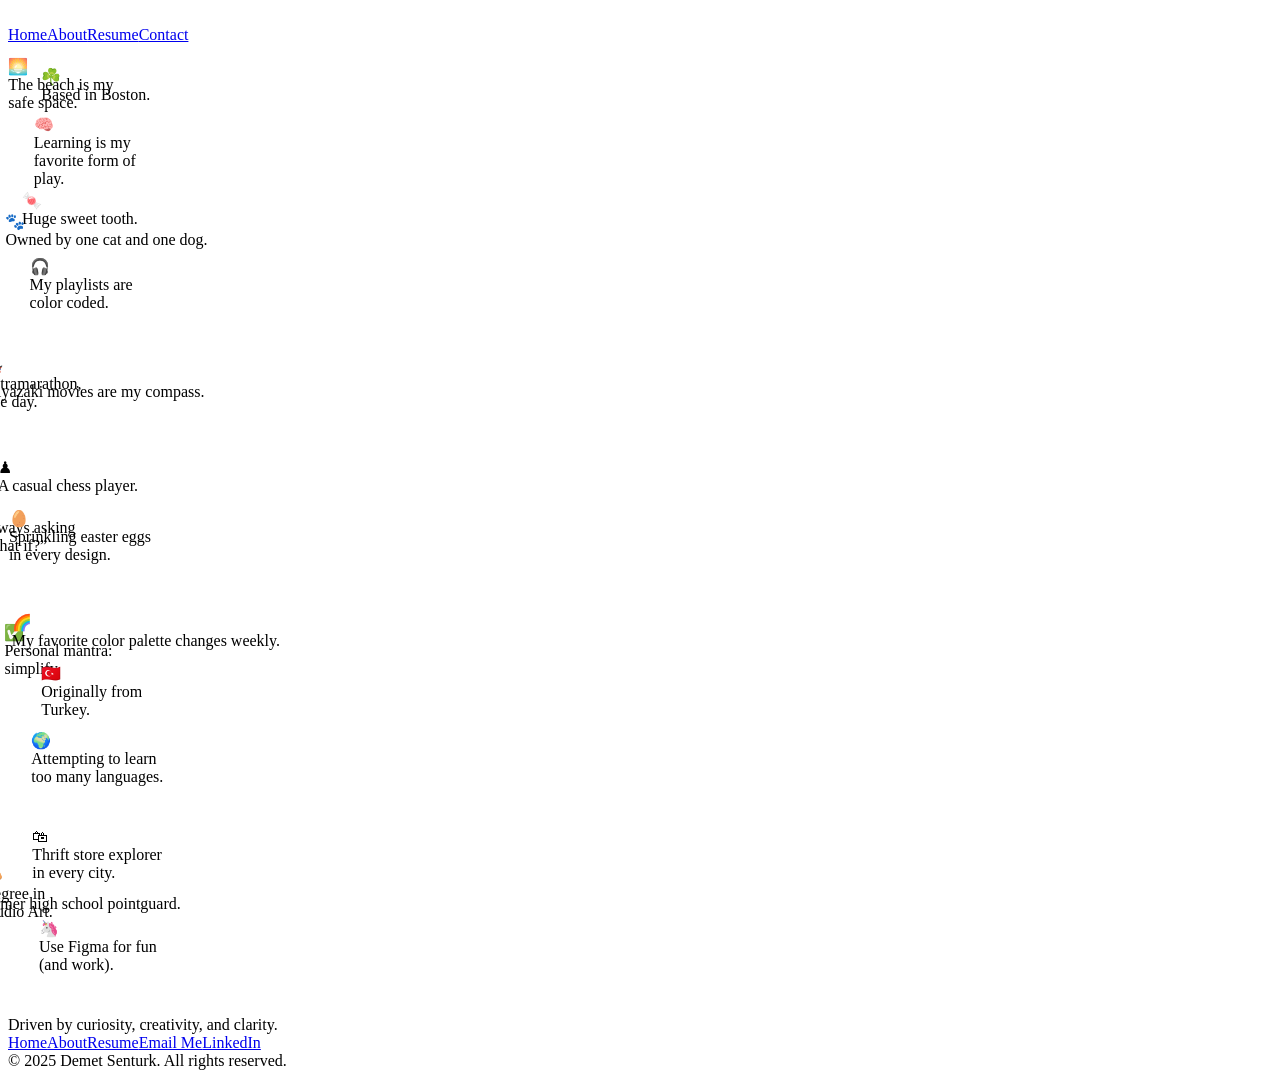
==== about.html @ 8dcced41 "Rename About page" ====
<!DOCTYPE html><!-- Last Published: Wed Aug 19 2026 21:52:26 GMT+0000 (Coordinated Universal Time) --><html data-wf-domain="www.demetsenturk.com" data-wf-page="68fb7cc52690d8c2371879bb" data-wf-site="66b943aa4126ee57e239d4a1"><head><meta charset="utf-8"/><link href="https://cdn.prod.website-files.com" rel="preconnect" crossorigin="anonymous"/><title>About</title><meta content="About" property="og:title"/><meta content="About" name="twitter:title"/><meta content="width=device-width, initial-scale=1" name="viewport"/><link href="https://cdn.prod.website-files.com/66b943aa4126ee57e239d4a1/css/demets-portfolio.webflow.shared.ddf93c09e.css" rel="stylesheet" type="text/css" integrity="sha384-3fk8Ce6UWEafJBMLkoInh1G9GXRKVi+tCqeckOFHGw0lxrvxKEciZpZtups+Lj/d" crossorigin="anonymous"/><link href="https://fonts.googleapis.com" rel="preconnect"/><link href="https://fonts.gstatic.com" rel="preconnect" crossorigin="anonymous"/><script src="https://ajax.googleapis.com/ajax/libs/webfont/1.6.26/webfont.js" type="text/javascript"></script><script type="text/javascript">WebFont.load({  google: {    families: ["Inter:300,400,500,600,700","Poppins:300,400,500,600,700"]  }});</script><script type="text/javascript">!function(o,c){var n=c.documentElement,t=" w-mod-";n.className+=t+"js",("ontouchstart"in o||o.DocumentTouch&&c instanceof DocumentTouch)&&(n.className+=t+"touch")}(window,document);</script><link href="https://cdn.prod.website-files.com/66b943aa4126ee57e239d4a1/68338636b5f30f1555f22169_favicon.svg" rel="shortcut icon" type="image/x-icon"/><link href="https://cdn.prod.website-files.com/66b943aa4126ee57e239d4a1/68482ac55f8d980998641155_webclip.svg" rel="apple-touch-icon"/><style>
.bubbles-wrapper {
  position: relative !important;
  overflow: hidden;
}

.bubbles-wrapper .bubble {
  position: absolute !important;
  top: 0;
  left: 0;
  will-change: transform, top, left;
}
</style>
</head><body><div data-animation="default" data-collapse="medium" data-duration="400" data-easing="ease" data-easing2="ease" role="banner" class="navbar w-nav"><div class="container navbar w-container"><a href="index.html" class="brand w-nav-brand"><img src="https://cdn.prod.website-files.com/66b943aa4126ee57e239d4a1/6831bd3e1b9b50ca9cbf24c8_logo.svg" loading="lazy" width="184" alt="" class="image-8"/></a><nav role="navigation" class="nav-menu w-nav-menu"><a href="index.html" class="nav-link w-nav-link">Home</a><a href="about.html" aria-current="page" class="nav-link w-nav-link w--current">About</a><a href="https://cdn.prod.website-files.com/66b943aa4126ee57e239d4a1/68d553a8bcdb8ab0337ce8e2_DS%20Sept%20Resume%20(1).pdf" data-w-id="90046d95-818b-fc50-2798-cec4e68c316b" target="_blank" class="nav-link w-nav-link">Resume</a><a href="mailto:uxdemet@gmail.com" class="nav-link w-nav-link">Contact</a></nav><div class="menu-button w-nav-button"><div class="icon w-icon-nav-menu"></div></div></div></div><section class="section about-me"><div class="div-block"><div class="bubble"><div class="heading">☘️</div><div class="paragraph bubble-text">Based in Boston.</div></div><div class="bubble"><div class="heading">🌅</div><div class="paragraph bubble-text">The beach is my <br/>safe space.</div></div><div class="bubble"><div class="heading">🧠</div><div class="paragraph bubble-text">Learning is my <br/>favorite form of <br/>play.</div></div><div class="bubble"><div class="heading">🍬</div><div class="paragraph bubble-text">Huge sweet tooth.</div></div><div class="bubble"><div class="heading">🐾</div><div class="paragraph bubble-text">Owned by one cat and one dog.</div></div><div class="bubble"><div class="heading">🎧</div><div class="paragraph bubble-text">My playlists are <br/>color coded.</div></div><div class="bubble"><div class="heading">⛩️</div><div class="paragraph bubble-text">Miyazaki movies are my compass.</div></div><div class="bubble"><div class="heading">🏃</div><div class="paragraph bubble-text">Ultramarathon, <br/>one day.</div></div><div class="bubble"><div class="heading">♟</div><div class="paragraph bubble-text">A casual chess player.</div></div><div class="bubble"><img src="https://cdn.prod.website-files.com/66b943aa4126ee57e239d4a1/690245096a8bb46b7d66bb56_d4145c67016bc2e36351b5bff9709d51-sticker%20copy.png" loading="lazy" alt="" class="image-13"/></div><div class="bubble"><div class="heading">💡</div><div class="paragraph bubble-text">Always asking <br/>“what if?”</div></div><div class="bubble"><div class="heading">🥚</div><div class="paragraph bubble-text">Sprinkling easter eggs <br/>in every design.</div></div><div class="bubble"><div class="heading">✅</div><div class="paragraph bubble-text">Personal mantra: <br/>simplify.</div></div><div class="bubble"><div class="heading">🌈</div><div class="paragraph bubble-text">My favorite color palette changes weekly.</div></div><div class="bubble"><div class="heading">🇹🇷</div><div class="paragraph bubble-text">Originally from <br/>Turkey.</div></div><div class="bubble"><div class="heading">🌍</div><div class="paragraph bubble-text">Attempting to learn <br/>too many languages.</div></div><div class="bubble"><div class="heading">🛍</div><div class="paragraph bubble-text">Thrift store explorer <br/>in every city.</div></div><div class="bubble"><div class="heading">🏀</div><div class="paragraph bubble-text">Former high school pointguard.</div></div><div class="bubble"><div class="heading">🎨</div><div class="paragraph bubble-text">Degree in <br/>Studio Art.</div></div><div class="bubble"><div class="heading">🦄</div><div class="paragraph bubble-text">Use Figma for fun <br/>(and work).</div></div></div></section><section class="footer"><div class="w-layout-blockcontainer container w-container"><div class="w-layout-blockcontainer footer-container w-container"><div class="w-layout-blockcontainer blurb w-container"><img src="https://cdn.prod.website-files.com/66b943aa4126ee57e239d4a1/66be5fd8cb3d9194c274fd57_DEMET%20S%CC%A7ENTU%CC%88RK.svg" loading="lazy" alt="" class="image-2"/></div></div><div class="text-block-6">Driven by curiosity, creativity, and clarity.</div><div class="w-layout-blockcontainer all-rights-reserved-container w-container"><div class="w-layout-blockcontainer link-container w-container"><a href="index.html" class="footer-link">Home</a><a href="about.html" aria-current="page" class="footer-link w--current">About</a><a href="https://drive.google.com/file/d/1F6TLCjB-dOoDtXdV5XCMhqWifZvKCyQM/view" class="footer-link">Resume</a><a href="mailto:larsenturk@gmail.com" class="footer-link">Email Me</a><a href="https://www.linkedin.com/in/demetsentvrk/" target="_blank" class="footer-link">LinkedIn</a></div><div class="text-block-2">© 2025 Demet Senturk. All rights reserved.</div></div></div></section><script src="https://d3e54v103j8qbb.cloudfront.net/js/jquery-3.5.1.min.dc5e7f18c8.js?site=66b943aa4126ee57e239d4a1" type="text/javascript" integrity="sha256-9/aliU8dGd2tb6OSsuzixeV4y/faTqgFtohetphbbj0=" crossorigin="anonymous"></script><script src="https://cdn.prod.website-files.com/66b943aa4126ee57e239d4a1/js/webflow.schunk.36b8fb49256177c8.js" type="text/javascript" integrity="sha384-4abIlA5/v7XaW1HMXKBgnUuhnjBYJ/Z9C1OSg4OhmVw9O3QeHJ/qJqFBERCDPv7G" crossorigin="anonymous"></script><script src="https://cdn.prod.website-files.com/66b943aa4126ee57e239d4a1/js/webflow.schunk.43666a3033c4217a.js" type="text/javascript" integrity="sha384-5JCW52ASTevCslVIBDC1yMYu48RFBLFesk4WtMGursEkdeoHSE8wnVepJNi3j7om" crossorigin="anonymous"></script><script src="https://cdn.prod.website-files.com/66b943aa4126ee57e239d4a1/js/webflow.4ac485bf.9589ea8fd062a46a.js" type="text/javascript" integrity="sha384-8wDLzqZ4f9osY8WRPOQ1OLV5rz3qVqtoOwT5nn+9OqPQZmNUC/AF/cuGgaIOslzx" crossorigin="anonymous"></script><script>
document.addEventListener("DOMContentLoaded", () => {
  const bubbles = document.querySelectorAll(".bubble");
  const positions = new Map();

  bubbles.forEach((bubble) => {
    const speed = 0.1 + Math.random() * 0.15; // slower = smoother
    const maxX = 25 + Math.random() * 25;
    const maxY = 20 + Math.random() * 20;
    let angle = Math.random() * Math.PI * 2;

    positions.set(bubble, {x: 0, y: 0, offsetX: 0, offsetY: 0});

    function float() {
      angle += 0.01 * speed;
      const baseX = Math.sin(angle) * maxX;
      const baseY = Math.cos(angle) * maxY;

      const pos = positions.get(bubble);

      // Smoothly interpolate offset (for cursor repulsion easing)
      pos.x += (pos.offsetX - pos.x) * 0.05;
      pos.y += (pos.offsetY - pos.y) * 0.05;

      bubble.style.transform = `translate(${baseX + pos.x}px, ${baseY + pos.y}px)`;
      requestAnimationFrame(float);
    }
    float();
  });

  // 🖱️ Cursor avoidance with soft easing
  document.addEventListener('mousemove', (e) => {
    bubbles.forEach(bubble => {
      const rect = bubble.getBoundingClientRect();
      const dx = e.clientX - (rect.left + rect.width / 2);
      const dy = e.clientY - (rect.top + rect.height / 2);
      const distance = Math.sqrt(dx * dx + dy * dy);
      const pos = positions.get(bubble);

      if (distance < 150) {
        const angle = Math.atan2(dy, dx);
        const force = (200 - distance) / 4; // stronger push when closer
        pos.offsetX = -Math.cos(angle) * force;
        pos.offsetY = -Math.sin(angle) * force;
      } else {
        // Smoothly return to center
        pos.offsetX *= 0.95;
        pos.offsetY *= 0.95;
      }
    });
  });
});
</script>
</body></html>
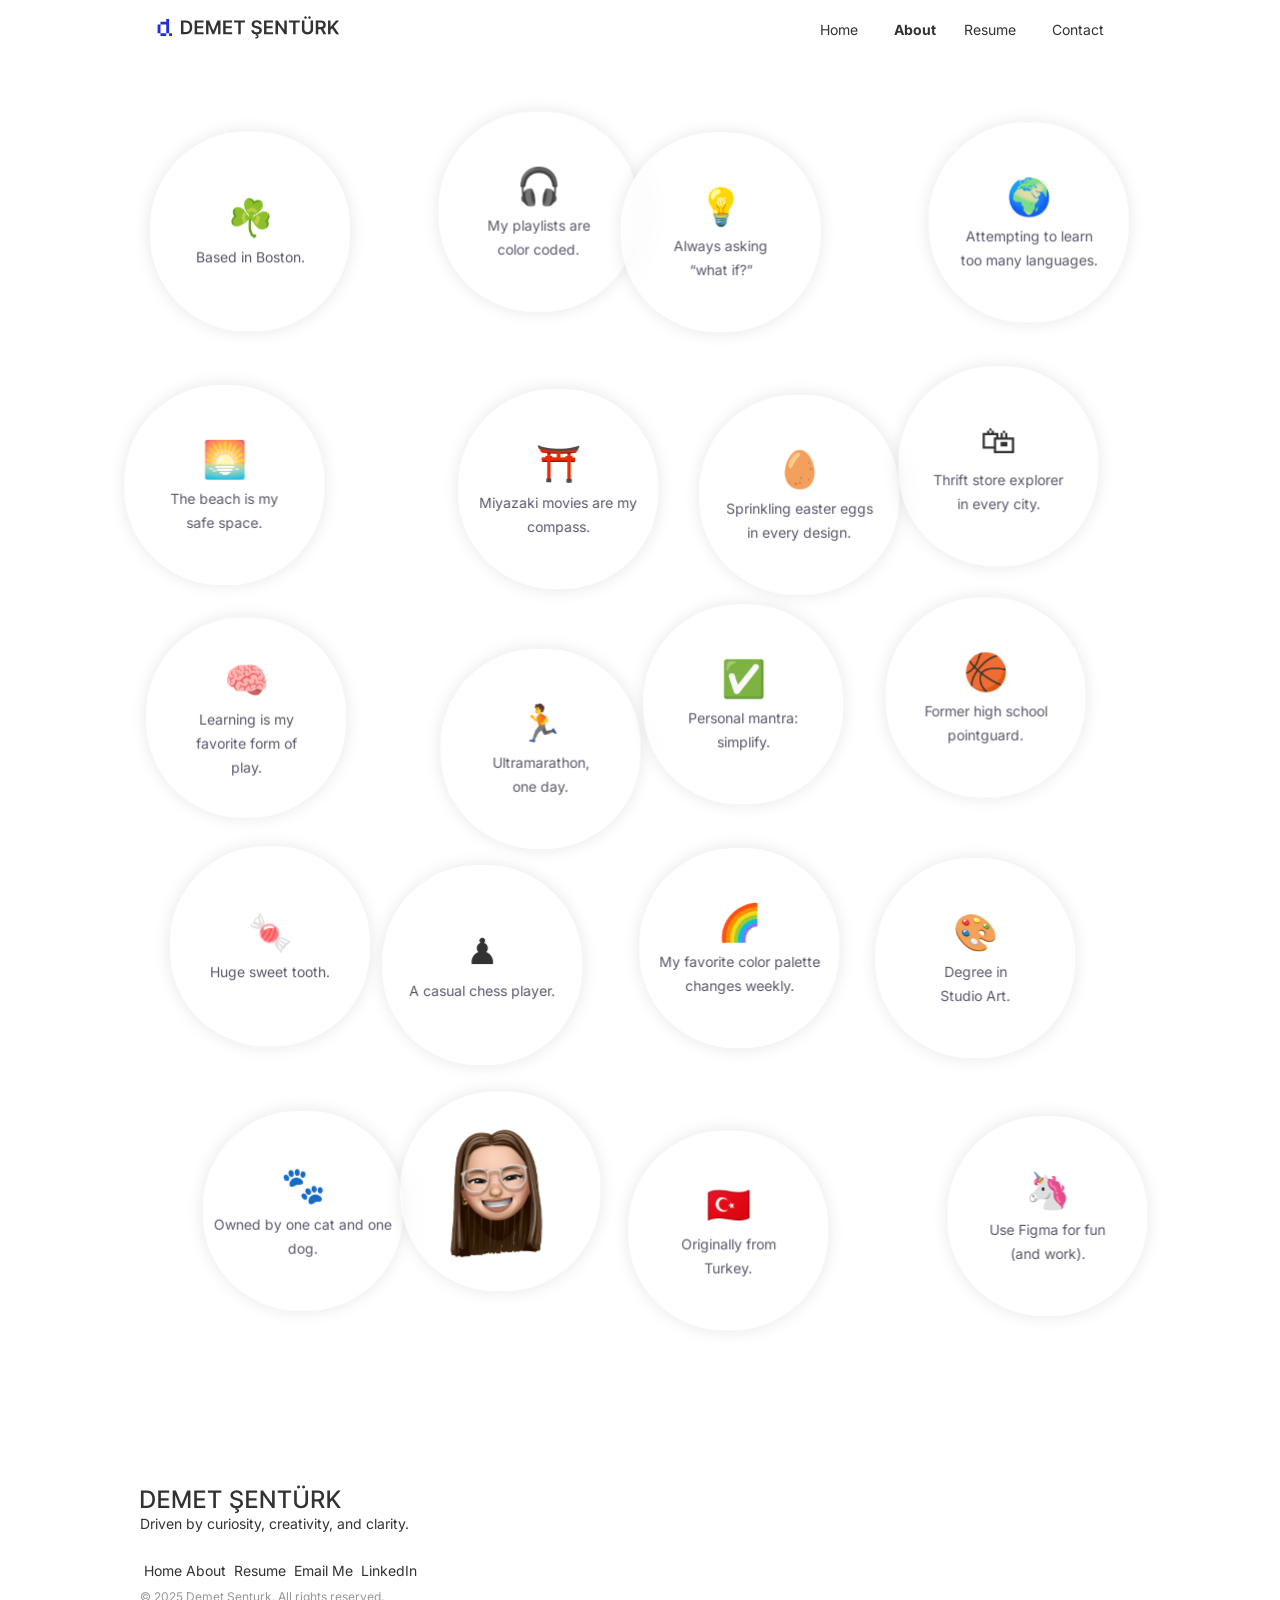
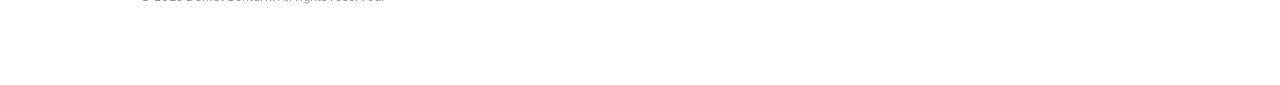
==== commit 1f660cac: "Store portfolio assets in repository" ====
--- a/about.html
+++ b/about.html
@@ -1,4 +1,4 @@
-<!DOCTYPE html><!-- Last Published: Wed Aug 19 2026 21:52:26 GMT+0000 (Coordinated Universal Time) --><html data-wf-domain="www.demetsenturk.com" data-wf-page="68fb7cc52690d8c2371879bb" data-wf-site="66b943aa4126ee57e239d4a1"><head><meta charset="utf-8"/><link href="https://cdn.prod.website-files.com" rel="preconnect" crossorigin="anonymous"/><title>About</title><meta content="About" property="og:title"/><meta content="About" name="twitter:title"/><meta content="width=device-width, initial-scale=1" name="viewport"/><link href="https://cdn.prod.website-files.com/66b943aa4126ee57e239d4a1/css/demets-portfolio.webflow.shared.ddf93c09e.css" rel="stylesheet" type="text/css" integrity="sha384-3fk8Ce6UWEafJBMLkoInh1G9GXRKVi+tCqeckOFHGw0lxrvxKEciZpZtups+Lj/d" crossorigin="anonymous"/><link href="https://fonts.googleapis.com" rel="preconnect"/><link href="https://fonts.gstatic.com" rel="preconnect" crossorigin="anonymous"/><script src="https://ajax.googleapis.com/ajax/libs/webfont/1.6.26/webfont.js" type="text/javascript"></script><script type="text/javascript">WebFont.load({  google: {    families: ["Inter:300,400,500,600,700","Poppins:300,400,500,600,700"]  }});</script><script type="text/javascript">!function(o,c){var n=c.documentElement,t=" w-mod-";n.className+=t+"js",("ontouchstart"in o||o.DocumentTouch&&c instanceof DocumentTouch)&&(n.className+=t+"touch")}(window,document);</script><link href="https://cdn.prod.website-files.com/66b943aa4126ee57e239d4a1/68338636b5f30f1555f22169_favicon.svg" rel="shortcut icon" type="image/x-icon"/><link href="https://cdn.prod.website-files.com/66b943aa4126ee57e239d4a1/68482ac55f8d980998641155_webclip.svg" rel="apple-touch-icon"/><style>
+<!DOCTYPE html><!-- Last Published: Wed Aug 19 2026 21:52:26 GMT+0000 (Coordinated Universal Time) --><html data-wf-domain="www.demetsenturk.com" data-wf-page="68fb7cc52690d8c2371879bb" data-wf-site="66b943aa4126ee57e239d4a1"><head><meta charset="utf-8"/><title>About</title><meta content="About" property="og:title"/><meta content="About" name="twitter:title"/><meta content="width=device-width, initial-scale=1" name="viewport"/><link href="assets/webflow/81070a9b6ba3-demets-portfolio.webflow.shared.ddf93c09e.css" rel="stylesheet" type="text/css" integrity="sha384-3fk8Ce6UWEafJBMLkoInh1G9GXRKVi+tCqeckOFHGw0lxrvxKEciZpZtups+Lj/d" crossorigin="anonymous"/><link href="https://fonts.googleapis.com" rel="preconnect"/><link href="https://fonts.gstatic.com" rel="preconnect" crossorigin="anonymous"/><script src="assets/webflow/012e56dad079-webfont.js" type="text/javascript"></script><script type="text/javascript">WebFont.load({  google: {    families: ["Inter:300,400,500,600,700","Poppins:300,400,500,600,700"]  }});</script><script type="text/javascript">!function(o,c){var n=c.documentElement,t=" w-mod-";n.className+=t+"js",("ontouchstart"in o||o.DocumentTouch&&c instanceof DocumentTouch)&&(n.className+=t+"touch")}(window,document);</script><link href="assets/webflow/2ac6c2444369-68338636b5f30f1555f22169_favicon.svg" rel="shortcut icon" type="image/x-icon"/><link href="assets/webflow/5320d60d0db7-68482ac55f8d980998641155_webclip.svg" rel="apple-touch-icon"/><style>
 .bubbles-wrapper {
   position: relative !important;
   overflow: hidden;
@@ -11,7 +11,7 @@
   will-change: transform, top, left;
 }
 </style>
-</head><body><div data-animation="default" data-collapse="medium" data-duration="400" data-easing="ease" data-easing2="ease" role="banner" class="navbar w-nav"><div class="container navbar w-container"><a href="index.html" class="brand w-nav-brand"><img src="https://cdn.prod.website-files.com/66b943aa4126ee57e239d4a1/6831bd3e1b9b50ca9cbf24c8_logo.svg" loading="lazy" width="184" alt="" class="image-8"/></a><nav role="navigation" class="nav-menu w-nav-menu"><a href="index.html" class="nav-link w-nav-link">Home</a><a href="about.html" aria-current="page" class="nav-link w-nav-link w--current">About</a><a href="https://cdn.prod.website-files.com/66b943aa4126ee57e239d4a1/68d553a8bcdb8ab0337ce8e2_DS%20Sept%20Resume%20(1).pdf" data-w-id="90046d95-818b-fc50-2798-cec4e68c316b" target="_blank" class="nav-link w-nav-link">Resume</a><a href="mailto:uxdemet@gmail.com" class="nav-link w-nav-link">Contact</a></nav><div class="menu-button w-nav-button"><div class="icon w-icon-nav-menu"></div></div></div></div><section class="section about-me"><div class="div-block"><div class="bubble"><div class="heading">☘️</div><div class="paragraph bubble-text">Based in Boston.</div></div><div class="bubble"><div class="heading">🌅</div><div class="paragraph bubble-text">The beach is my <br/>safe space.</div></div><div class="bubble"><div class="heading">🧠</div><div class="paragraph bubble-text">Learning is my <br/>favorite form of <br/>play.</div></div><div class="bubble"><div class="heading">🍬</div><div class="paragraph bubble-text">Huge sweet tooth.</div></div><div class="bubble"><div class="heading">🐾</div><div class="paragraph bubble-text">Owned by one cat and one dog.</div></div><div class="bubble"><div class="heading">🎧</div><div class="paragraph bubble-text">My playlists are <br/>color coded.</div></div><div class="bubble"><div class="heading">⛩️</div><div class="paragraph bubble-text">Miyazaki movies are my compass.</div></div><div class="bubble"><div class="heading">🏃</div><div class="paragraph bubble-text">Ultramarathon, <br/>one day.</div></div><div class="bubble"><div class="heading">♟</div><div class="paragraph bubble-text">A casual chess player.</div></div><div class="bubble"><img src="https://cdn.prod.website-files.com/66b943aa4126ee57e239d4a1/690245096a8bb46b7d66bb56_d4145c67016bc2e36351b5bff9709d51-sticker%20copy.png" loading="lazy" alt="" class="image-13"/></div><div class="bubble"><div class="heading">💡</div><div class="paragraph bubble-text">Always asking <br/>“what if?”</div></div><div class="bubble"><div class="heading">🥚</div><div class="paragraph bubble-text">Sprinkling easter eggs <br/>in every design.</div></div><div class="bubble"><div class="heading">✅</div><div class="paragraph bubble-text">Personal mantra: <br/>simplify.</div></div><div class="bubble"><div class="heading">🌈</div><div class="paragraph bubble-text">My favorite color palette changes weekly.</div></div><div class="bubble"><div class="heading">🇹🇷</div><div class="paragraph bubble-text">Originally from <br/>Turkey.</div></div><div class="bubble"><div class="heading">🌍</div><div class="paragraph bubble-text">Attempting to learn <br/>too many languages.</div></div><div class="bubble"><div class="heading">🛍</div><div class="paragraph bubble-text">Thrift store explorer <br/>in every city.</div></div><div class="bubble"><div class="heading">🏀</div><div class="paragraph bubble-text">Former high school pointguard.</div></div><div class="bubble"><div class="heading">🎨</div><div class="paragraph bubble-text">Degree in <br/>Studio Art.</div></div><div class="bubble"><div class="heading">🦄</div><div class="paragraph bubble-text">Use Figma for fun <br/>(and work).</div></div></div></section><section class="footer"><div class="w-layout-blockcontainer container w-container"><div class="w-layout-blockcontainer footer-container w-container"><div class="w-layout-blockcontainer blurb w-container"><img src="https://cdn.prod.website-files.com/66b943aa4126ee57e239d4a1/66be5fd8cb3d9194c274fd57_DEMET%20S%CC%A7ENTU%CC%88RK.svg" loading="lazy" alt="" class="image-2"/></div></div><div class="text-block-6">Driven by curiosity, creativity, and clarity.</div><div class="w-layout-blockcontainer all-rights-reserved-container w-container"><div class="w-layout-blockcontainer link-container w-container"><a href="index.html" class="footer-link">Home</a><a href="about.html" aria-current="page" class="footer-link w--current">About</a><a href="https://drive.google.com/file/d/1F6TLCjB-dOoDtXdV5XCMhqWifZvKCyQM/view" class="footer-link">Resume</a><a href="mailto:larsenturk@gmail.com" class="footer-link">Email Me</a><a href="https://www.linkedin.com/in/demetsentvrk/" target="_blank" class="footer-link">LinkedIn</a></div><div class="text-block-2">© 2025 Demet Senturk. All rights reserved.</div></div></div></section><script src="https://d3e54v103j8qbb.cloudfront.net/js/jquery-3.5.1.min.dc5e7f18c8.js?site=66b943aa4126ee57e239d4a1" type="text/javascript" integrity="sha256-9/aliU8dGd2tb6OSsuzixeV4y/faTqgFtohetphbbj0=" crossorigin="anonymous"></script><script src="https://cdn.prod.website-files.com/66b943aa4126ee57e239d4a1/js/webflow.schunk.36b8fb49256177c8.js" type="text/javascript" integrity="sha384-4abIlA5/v7XaW1HMXKBgnUuhnjBYJ/Z9C1OSg4OhmVw9O3QeHJ/qJqFBERCDPv7G" crossorigin="anonymous"></script><script src="https://cdn.prod.website-files.com/66b943aa4126ee57e239d4a1/js/webflow.schunk.43666a3033c4217a.js" type="text/javascript" integrity="sha384-5JCW52ASTevCslVIBDC1yMYu48RFBLFesk4WtMGursEkdeoHSE8wnVepJNi3j7om" crossorigin="anonymous"></script><script src="https://cdn.prod.website-files.com/66b943aa4126ee57e239d4a1/js/webflow.4ac485bf.9589ea8fd062a46a.js" type="text/javascript" integrity="sha384-8wDLzqZ4f9osY8WRPOQ1OLV5rz3qVqtoOwT5nn+9OqPQZmNUC/AF/cuGgaIOslzx" crossorigin="anonymous"></script><script>
+</head><body><div data-animation="default" data-collapse="medium" data-duration="400" data-easing="ease" data-easing2="ease" role="banner" class="navbar w-nav"><div class="container navbar w-container"><a href="index.html" class="brand w-nav-brand"><img src="assets/webflow/44c9ddb413b6-6831bd3e1b9b50ca9cbf24c8_logo.svg" loading="lazy" width="184" alt="" class="image-8"/></a><nav role="navigation" class="nav-menu w-nav-menu"><a href="index.html" class="nav-link w-nav-link">Home</a><a href="about.html" aria-current="page" class="nav-link w-nav-link w--current">About</a><a href="assets/webflow/c73fffb1cc0b-68d553a8bcdb8ab0337ce8e2_DS_Sept_Resume__1_.pdf" data-w-id="90046d95-818b-fc50-2798-cec4e68c316b" target="_blank" class="nav-link w-nav-link">Resume</a><a href="mailto:uxdemet@gmail.com" class="nav-link w-nav-link">Contact</a></nav><div class="menu-button w-nav-button"><div class="icon w-icon-nav-menu"></div></div></div></div><section class="section about-me"><div class="div-block"><div class="bubble"><div class="heading">☘️</div><div class="paragraph bubble-text">Based in Boston.</div></div><div class="bubble"><div class="heading">🌅</div><div class="paragraph bubble-text">The beach is my <br/>safe space.</div></div><div class="bubble"><div class="heading">🧠</div><div class="paragraph bubble-text">Learning is my <br/>favorite form of <br/>play.</div></div><div class="bubble"><div class="heading">🍬</div><div class="paragraph bubble-text">Huge sweet tooth.</div></div><div class="bubble"><div class="heading">🐾</div><div class="paragraph bubble-text">Owned by one cat and one dog.</div></div><div class="bubble"><div class="heading">🎧</div><div class="paragraph bubble-text">My playlists are <br/>color coded.</div></div><div class="bubble"><div class="heading">⛩️</div><div class="paragraph bubble-text">Miyazaki movies are my compass.</div></div><div class="bubble"><div class="heading">🏃</div><div class="paragraph bubble-text">Ultramarathon, <br/>one day.</div></div><div class="bubble"><div class="heading">♟</div><div class="paragraph bubble-text">A casual chess player.</div></div><div class="bubble"><img src="assets/webflow/5b2c4f892b22-690245096a8bb46b7d66bb56_d4145c67016bc2e36351b5bff9709d51-sticker_copy.png" loading="lazy" alt="" class="image-13"/></div><div class="bubble"><div class="heading">💡</div><div class="paragraph bubble-text">Always asking <br/>“what if?”</div></div><div class="bubble"><div class="heading">🥚</div><div class="paragraph bubble-text">Sprinkling easter eggs <br/>in every design.</div></div><div class="bubble"><div class="heading">✅</div><div class="paragraph bubble-text">Personal mantra: <br/>simplify.</div></div><div class="bubble"><div class="heading">🌈</div><div class="paragraph bubble-text">My favorite color palette changes weekly.</div></div><div class="bubble"><div class="heading">🇹🇷</div><div class="paragraph bubble-text">Originally from <br/>Turkey.</div></div><div class="bubble"><div class="heading">🌍</div><div class="paragraph bubble-text">Attempting to learn <br/>too many languages.</div></div><div class="bubble"><div class="heading">🛍</div><div class="paragraph bubble-text">Thrift store explorer <br/>in every city.</div></div><div class="bubble"><div class="heading">🏀</div><div class="paragraph bubble-text">Former high school pointguard.</div></div><div class="bubble"><div class="heading">🎨</div><div class="paragraph bubble-text">Degree in <br/>Studio Art.</div></div><div class="bubble"><div class="heading">🦄</div><div class="paragraph bubble-text">Use Figma for fun <br/>(and work).</div></div></div></section><section class="footer"><div class="w-layout-blockcontainer container w-container"><div class="w-layout-blockcontainer footer-container w-container"><div class="w-layout-blockcontainer blurb w-container"><img src="assets/webflow/053ed4069dc9-66be5fd8cb3d9194c274fd57_DEMET_S_ENTU_RK.svg" loading="lazy" alt="" class="image-2"/></div></div><div class="text-block-6">Driven by curiosity, creativity, and clarity.</div><div class="w-layout-blockcontainer all-rights-reserved-container w-container"><div class="w-layout-blockcontainer link-container w-container"><a href="index.html" class="footer-link">Home</a><a href="about.html" aria-current="page" class="footer-link w--current">About</a><a href="https://drive.google.com/file/d/1F6TLCjB-dOoDtXdV5XCMhqWifZvKCyQM/view" class="footer-link">Resume</a><a href="mailto:larsenturk@gmail.com" class="footer-link">Email Me</a><a href="https://www.linkedin.com/in/demetsentvrk/" target="_blank" class="footer-link">LinkedIn</a></div><div class="text-block-2">© 2025 Demet Senturk. All rights reserved.</div></div></div></section><script src="assets/webflow/5cbcb7941aad-jquery-3.5.1.min.dc5e7f18c8.js" type="text/javascript" integrity="sha256-9/aliU8dGd2tb6OSsuzixeV4y/faTqgFtohetphbbj0=" crossorigin="anonymous"></script><script src="assets/webflow/92a4c17e8468-webflow.schunk.36b8fb49256177c8.js" type="text/javascript" integrity="sha384-4abIlA5/v7XaW1HMXKBgnUuhnjBYJ/Z9C1OSg4OhmVw9O3QeHJ/qJqFBERCDPv7G" crossorigin="anonymous"></script><script src="assets/webflow/4f212a5acc61-webflow.schunk.43666a3033c4217a.js" type="text/javascript" integrity="sha384-5JCW52ASTevCslVIBDC1yMYu48RFBLFesk4WtMGursEkdeoHSE8wnVepJNi3j7om" crossorigin="anonymous"></script><script src="assets/webflow/95aad2cfc9ea-webflow.4ac485bf.9589ea8fd062a46a.js" type="text/javascript" integrity="sha384-8wDLzqZ4f9osY8WRPOQ1OLV5rz3qVqtoOwT5nn+9OqPQZmNUC/AF/cuGgaIOslzx" crossorigin="anonymous"></script><script>
 document.addEventListener("DOMContentLoaded", () => {
   const bubbles = document.querySelectorAll(".bubble");
   const positions = new Map();
@@ -64,4 +64,4 @@
   });
 });
 </script>
-</body></html>+</body></html>
--- a/assets/webflow/81070a9b6ba3-demets-portfolio.webflow.shared.ddf93c09e.css
+++ b/assets/webflow/81070a9b6ba3-demets-portfolio.webflow.shared.ddf93c09e.css
@@ -0,0 +1,3392 @@
+html {
+  -webkit-text-size-adjust: 100%;
+  -ms-text-size-adjust: 100%;
+  font-family: sans-serif;
+}
+
+body {
+  margin: 0;
+}
+
+article, aside, details, figcaption, figure, footer, header, hgroup, main, menu, nav, section, summary {
+  display: block;
+}
+
+audio, canvas, progress, video {
+  vertical-align: baseline;
+  display: inline-block;
+}
+
+audio:not([controls]) {
+  height: 0;
+  display: none;
+}
+
+[hidden], template {
+  display: none;
+}
+
+a {
+  background-color: #0000;
+}
+
+a:active, a:hover {
+  outline: 0;
+}
+
+abbr[title] {
+  border-bottom: 1px dotted;
+}
+
+b, strong {
+  font-weight: bold;
+}
+
+dfn {
+  font-style: italic;
+}
+
+h1 {
+  margin: .67em 0;
+  font-size: 2em;
+}
+
+mark {
+  color: #000;
+  background: #ff0;
+}
+
+small {
+  font-size: 80%;
+}
+
+sub, sup {
+  vertical-align: baseline;
+  font-size: 75%;
+  line-height: 0;
+  position: relative;
+}
+
+sup {
+  top: -.5em;
+}
+
+sub {
+  bottom: -.25em;
+}
+
+img {
+  border: 0;
+}
+
+svg:not(:root) {
+  overflow: hidden;
+}
+
+hr {
+  box-sizing: content-box;
+  height: 0;
+}
+
+pre {
+  overflow: auto;
+}
+
+code, kbd, pre, samp {
+  font-family: monospace;
+  font-size: 1em;
+}
+
+button, input, optgroup, select, textarea {
+  color: inherit;
+  font: inherit;
+  margin: 0;
+}
+
+button {
+  overflow: visible;
+}
+
+button, select {
+  text-transform: none;
+}
+
+button, html input[type="button"], input[type="reset"] {
+  -webkit-appearance: button;
+  cursor: pointer;
+}
+
+button[disabled], html input[disabled] {
+  cursor: default;
+}
+
+button::-moz-focus-inner, input::-moz-focus-inner {
+  border: 0;
+  padding: 0;
+}
+
+input {
+  line-height: normal;
+}
+
+input[type="checkbox"], input[type="radio"] {
+  box-sizing: border-box;
+  padding: 0;
+}
+
+input[type="number"]::-webkit-inner-spin-button, input[type="number"]::-webkit-outer-spin-button {
+  height: auto;
+}
+
+input[type="search"] {
+  -webkit-appearance: none;
+}
+
+input[type="search"]::-webkit-search-cancel-button, input[type="search"]::-webkit-search-decoration {
+  -webkit-appearance: none;
+}
+
+legend {
+  border: 0;
+  padding: 0;
+}
+
+textarea {
+  overflow: auto;
+}
+
+optgroup {
+  font-weight: bold;
+}
+
+table {
+  border-collapse: collapse;
+  border-spacing: 0;
+}
+
+td, th {
+  padding: 0;
+}
+
+@font-face {
+  font-family: webflow-icons;
+  src: url("[data-uri]") format("truetype");
+  font-weight: normal;
+  font-style: normal;
+}
+
+[class^="w-icon-"], [class*=" w-icon-"] {
+  speak: none;
+  font-variant: normal;
+  text-transform: none;
+  -webkit-font-smoothing: antialiased;
+  -moz-osx-font-smoothing: grayscale;
+  font-style: normal;
+  font-weight: normal;
+  line-height: 1;
+  font-family: webflow-icons !important;
+}
+
+.w-icon-slider-right:before {
+  content: "";
+}
+
+.w-icon-slider-left:before {
+  content: "";
+}
+
+.w-icon-nav-menu:before {
+  content: "";
+}
+
+.w-icon-arrow-down:before, .w-icon-dropdown-toggle:before {
+  content: "";
+}
+
+.w-icon-file-upload-remove:before {
+  content: "";
+}
+
+.w-icon-file-upload-icon:before {
+  content: "";
+}
+
+* {
+  box-sizing: border-box;
+}
+
+html {
+  height: 100%;
+}
+
+body {
+  color: #333;
+  background-color: #fff;
+  min-height: 100%;
+  margin: 0;
+  font-family: Arial, sans-serif;
+  font-size: 14px;
+  line-height: 20px;
+}
+
+img {
+  vertical-align: middle;
+  max-width: 100%;
+  display: inline-block;
+}
+
+html.w-mod-touch * {
+  background-attachment: scroll !important;
+}
+
+.w-block {
+  display: block;
+}
+
+.w-inline-block {
+  max-width: 100%;
+  display: inline-block;
+}
+
+.w-clearfix:before, .w-clearfix:after {
+  content: " ";
+  grid-area: 1 / 1 / 2 / 2;
+  display: table;
+}
+
+.w-clearfix:after {
+  clear: both;
+}
+
+.w-hidden {
+  display: none;
+}
+
+.w-button {
+  color: #fff;
+  line-height: inherit;
+  cursor: pointer;
+  background-color: #3898ec;
+  border: 0;
+  border-radius: 0;
+  padding: 9px 15px;
+  text-decoration: none;
+  display: inline-block;
+}
+
+input.w-button {
+  -webkit-appearance: button;
+}
+
+:where(button.w-popover-trigger) {
+  color: inherit;
+  cursor: pointer;
+  font: inherit;
+  line-height: inherit;
+  text-align: inherit;
+  -webkit-text-decoration: inherit;
+  text-decoration: inherit;
+  background-color: #0000;
+  border: 0;
+  margin: 0;
+  padding: 0;
+}
+
+.w-popover {
+  color: inherit;
+  position-anchor: auto;
+  position-area: top center;
+  background-color: #0000;
+  border: 0;
+  margin: 8px;
+  padding: 0;
+  position: fixed;
+  inset: auto;
+  overflow: visible;
+}
+
+.w-popover[popover]:not(:popover-open) {
+  display: none;
+}
+
+html[data-w-dynpage] [data-w-cloak] {
+  color: #0000 !important;
+}
+
+.w-code-block {
+  margin: unset;
+}
+
+pre.w-code-block code {
+  all: inherit;
+}
+
+pre.w-code-block code > span {
+  display: block !important;
+}
+
+.w-optimization {
+  display: contents;
+}
+
+.w-webflow-badge, .w-webflow-badge > img {
+  box-sizing: unset;
+  width: unset;
+  height: unset;
+  max-height: unset;
+  max-width: unset;
+  min-height: unset;
+  min-width: unset;
+  margin: unset;
+  padding: unset;
+  float: unset;
+  clear: unset;
+  border: unset;
+  border-radius: unset;
+  background: unset;
+  background-image: unset;
+  background-position: unset;
+  background-size: unset;
+  background-repeat: unset;
+  background-origin: unset;
+  background-clip: unset;
+  background-attachment: unset;
+  background-color: unset;
+  box-shadow: unset;
+  transform: unset;
+  direction: unset;
+  font-family: unset;
+  font-weight: unset;
+  color: unset;
+  font-size: unset;
+  line-height: unset;
+  font-style: unset;
+  font-variant: unset;
+  text-align: unset;
+  letter-spacing: unset;
+  -webkit-text-decoration: unset;
+  text-decoration: unset;
+  text-indent: unset;
+  text-transform: unset;
+  list-style-type: unset;
+  text-shadow: unset;
+  vertical-align: unset;
+  cursor: unset;
+  white-space: unset;
+  word-break: unset;
+  word-spacing: unset;
+  word-wrap: unset;
+  transition: unset;
+}
+
+.w-webflow-badge {
+  white-space: nowrap;
+  cursor: pointer;
+  box-shadow: 0 0 0 1px #0000001a, 0 1px 3px #0000001a;
+  visibility: visible !important;
+  opacity: 1 !important;
+  z-index: 2147483647 !important;
+  color: #aaadb0 !important;
+  width: auto !important;
+  height: auto !important;
+  overflow: unset !important;
+  background-color: #fff !important;
+  border-radius: 3px !important;
+  margin: 0 !important;
+  padding: 6px !important;
+  font-size: 12px !important;
+  line-height: 14px !important;
+  text-decoration: none !important;
+  display: inline-block !important;
+  position: fixed !important;
+  inset: auto 12px 12px auto !important;
+  transform: none !important;
+}
+
+.w-webflow-badge > img {
+  position: unset;
+  visibility: unset !important;
+  opacity: 1 !important;
+  vertical-align: middle !important;
+  display: inline-block !important;
+}
+
+h1, h2, h3, h4, h5, h6 {
+  margin-bottom: 10px;
+  font-weight: bold;
+}
+
+h1 {
+  margin-top: 20px;
+  font-size: 38px;
+  line-height: 44px;
+}
+
+h2 {
+  margin-top: 20px;
+  font-size: 32px;
+  line-height: 36px;
+}
+
+h3 {
+  margin-top: 20px;
+  font-size: 24px;
+  line-height: 30px;
+}
+
+h4 {
+  margin-top: 10px;
+  font-size: 18px;
+  line-height: 24px;
+}
+
+h5 {
+  margin-top: 10px;
+  font-size: 14px;
+  line-height: 20px;
+}
+
+h6 {
+  margin-top: 10px;
+  font-size: 12px;
+  line-height: 18px;
+}
+
+p {
+  margin-top: 0;
+  margin-bottom: 10px;
+}
+
+blockquote {
+  border-left: 5px solid #e2e2e2;
+  margin: 0 0 10px;
+  padding: 10px 20px;
+  font-size: 18px;
+  line-height: 22px;
+}
+
+figure {
+  margin: 0 0 10px;
+}
+
+figcaption {
+  text-align: center;
+  margin-top: 5px;
+}
+
+ul, ol {
+  margin-top: 0;
+  margin-bottom: 10px;
+  padding-left: 40px;
+}
+
+.w-list-unstyled {
+  padding-left: 0;
+  list-style: none;
+}
+
+.w-embed:before, .w-embed:after {
+  content: " ";
+  grid-area: 1 / 1 / 2 / 2;
+  display: table;
+}
+
+.w-embed:after {
+  clear: both;
+}
+
+.w-video {
+  width: 100%;
+  padding: 0;
+  position: relative;
+}
+
+.w-video iframe, .w-video object, .w-video embed {
+  border: none;
+  width: 100%;
+  height: 100%;
+  position: absolute;
+  top: 0;
+  left: 0;
+}
+
+fieldset {
+  border: 0;
+  margin: 0;
+  padding: 0;
+}
+
+button, [type="button"], [type="reset"] {
+  cursor: pointer;
+  -webkit-appearance: button;
+  border: 0;
+}
+
+.w-form {
+  margin: 0 0 15px;
+}
+
+.w-form-done {
+  text-align: center;
+  background-color: #ddd;
+  padding: 20px;
+  display: none;
+}
+
+.w-form-fail {
+  background-color: #ffdede;
+  margin-top: 10px;
+  padding: 10px;
+  display: none;
+}
+
+label {
+  margin-bottom: 5px;
+  font-weight: bold;
+  display: block;
+}
+
+.w-input, .w-select {
+  color: #333;
+  vertical-align: middle;
+  background-color: #fff;
+  border: 1px solid #ccc;
+  width: 100%;
+  height: 38px;
+  margin-bottom: 10px;
+  padding: 8px 12px;
+  font-size: 14px;
+  line-height: 1.42857;
+  display: block;
+}
+
+.w-input::placeholder, .w-select::placeholder {
+  color: #999;
+}
+
+.w-input:focus, .w-select:focus {
+  border-color: #3898ec;
+  outline: 0;
+}
+
+.w-input[disabled], .w-select[disabled], .w-input[readonly], .w-select[readonly], fieldset[disabled] .w-input, fieldset[disabled] .w-select {
+  cursor: not-allowed;
+}
+
+.w-input[disabled]:not(.w-input-disabled), .w-select[disabled]:not(.w-input-disabled), .w-input[readonly], .w-select[readonly], fieldset[disabled]:not(.w-input-disabled) .w-input, fieldset[disabled]:not(.w-input-disabled) .w-select {
+  background-color: #eee;
+}
+
+textarea.w-input, textarea.w-select {
+  height: auto;
+}
+
+.w-select {
+  background-color: #f3f3f3;
+}
+
+.w-select[multiple] {
+  height: auto;
+}
+
+.w-form-label {
+  cursor: pointer;
+  margin-bottom: 0;
+  font-weight: normal;
+  display: inline-block;
+}
+
+.w-radio {
+  margin-bottom: 5px;
+  padding-left: 20px;
+  display: block;
+}
+
+.w-radio:before, .w-radio:after {
+  content: " ";
+  grid-area: 1 / 1 / 2 / 2;
+  display: table;
+}
+
+.w-radio:after {
+  clear: both;
+}
+
+.w-radio-input {
+  float: left;
+  margin: 3px 0 0 -20px;
+  line-height: normal;
+}
+
+.w-file-upload {
+  margin-bottom: 10px;
+  display: block;
+}
+
+.w-file-upload-input {
+  opacity: 0;
+  z-index: -100;
+  width: .1px;
+  height: .1px;
+  position: absolute;
+  overflow: hidden;
+}
+
+.w-file-upload-default, .w-file-upload-uploading, .w-file-upload-success {
+  color: #333;
+  display: inline-block;
+}
+
+.w-file-upload-error {
+  margin-top: 10px;
+  display: block;
+}
+
+.w-file-upload-default.w-hidden, .w-file-upload-uploading.w-hidden, .w-file-upload-error.w-hidden, .w-file-upload-success.w-hidden {
+  display: none;
+}
+
+.w-file-upload-uploading-btn {
+  cursor: pointer;
+  background-color: #fafafa;
+  border: 1px solid #ccc;
+  margin: 0;
+  padding: 8px 12px;
+  font-size: 14px;
+  font-weight: normal;
+  display: flex;
+}
+
+.w-file-upload-file {
+  background-color: #fafafa;
+  border: 1px solid #ccc;
+  flex-grow: 1;
+  justify-content: space-between;
+  margin: 0;
+  padding: 8px 9px 8px 11px;
+  display: flex;
+}
+
+.w-file-upload-file-name {
+  font-size: 14px;
+  font-weight: normal;
+  display: block;
+}
+
+.w-file-remove-link {
+  cursor: pointer;
+  width: auto;
+  height: auto;
+  margin-top: 3px;
+  margin-left: 10px;
+  padding: 3px;
+  display: block;
+}
+
+.w-icon-file-upload-remove {
+  margin: auto;
+  font-size: 10px;
+}
+
+.w-file-upload-error-msg {
+  color: #ea384c;
+  padding: 2px 0;
+  display: inline-block;
+}
+
+.w-file-upload-info {
+  padding: 0 12px;
+  line-height: 38px;
+  display: inline-block;
+}
+
+.w-file-upload-label {
+  cursor: pointer;
+  background-color: #fafafa;
+  border: 1px solid #ccc;
+  margin: 0;
+  padding: 8px 12px;
+  font-size: 14px;
+  font-weight: normal;
+  display: inline-block;
+}
+
+.w-icon-file-upload-icon, .w-icon-file-upload-uploading {
+  width: 20px;
+  margin-right: 8px;
+  display: inline-block;
+}
+
+.w-icon-file-upload-uploading {
+  height: 20px;
+}
+
+.w-container {
+  max-width: 940px;
+  margin-left: auto;
+  margin-right: auto;
+}
+
+.w-container:before, .w-container:after {
+  content: " ";
+  grid-area: 1 / 1 / 2 / 2;
+  display: table;
+}
+
+.w-container:after {
+  clear: both;
+}
+
+.w-container .w-row {
+  margin-left: -10px;
+  margin-right: -10px;
+}
+
+.w-row:before, .w-row:after {
+  content: " ";
+  grid-area: 1 / 1 / 2 / 2;
+  display: table;
+}
+
+.w-row:after {
+  clear: both;
+}
+
+.w-row .w-row {
+  margin-left: 0;
+  margin-right: 0;
+}
+
+.w-col {
+  float: left;
+  width: 100%;
+  min-height: 1px;
+  padding-left: 10px;
+  padding-right: 10px;
+  position: relative;
+}
+
+.w-col .w-col {
+  padding-left: 0;
+  padding-right: 0;
+}
+
+.w-col-1 {
+  width: 8.33333%;
+}
+
+.w-col-2 {
+  width: 16.6667%;
+}
+
+.w-col-3 {
+  width: 25%;
+}
+
+.w-col-4 {
+  width: 33.3333%;
+}
+
+.w-col-5 {
+  width: 41.6667%;
+}
+
+.w-col-6 {
+  width: 50%;
+}
+
+.w-col-7 {
+  width: 58.3333%;
+}
+
+.w-col-8 {
+  width: 66.6667%;
+}
+
+.w-col-9 {
+  width: 75%;
+}
+
+.w-col-10 {
+  width: 83.3333%;
+}
+
+.w-col-11 {
+  width: 91.6667%;
+}
+
+.w-col-12 {
+  width: 100%;
+}
+
+.w-hidden-main {
+  display: none !important;
+}
+
+@media screen and (max-width: 991px) {
+  .w-container {
+    max-width: 728px;
+  }
+
+  .w-hidden-main {
+    display: inherit !important;
+  }
+
+  .w-hidden-medium {
+    display: none !important;
+  }
+
+  .w-col-medium-1 {
+    width: 8.33333%;
+  }
+
+  .w-col-medium-2 {
+    width: 16.6667%;
+  }
+
+  .w-col-medium-3 {
+    width: 25%;
+  }
+
+  .w-col-medium-4 {
+    width: 33.3333%;
+  }
+
+  .w-col-medium-5 {
+    width: 41.6667%;
+  }
+
+  .w-col-medium-6 {
+    width: 50%;
+  }
+
+  .w-col-medium-7 {
+    width: 58.3333%;
+  }
+
+  .w-col-medium-8 {
+    width: 66.6667%;
+  }
+
+  .w-col-medium-9 {
+    width: 75%;
+  }
+
+  .w-col-medium-10 {
+    width: 83.3333%;
+  }
+
+  .w-col-medium-11 {
+    width: 91.6667%;
+  }
+
+  .w-col-medium-12 {
+    width: 100%;
+  }
+
+  .w-col-stack {
+    width: 100%;
+    left: auto;
+    right: auto;
+  }
+}
+
+@media screen and (max-width: 767px) {
+  .w-hidden-main, .w-hidden-medium {
+    display: inherit !important;
+  }
+
+  .w-hidden-small {
+    display: none !important;
+  }
+
+  .w-row, .w-container .w-row {
+    margin-left: 0;
+    margin-right: 0;
+  }
+
+  .w-col {
+    width: 100%;
+    left: auto;
+    right: auto;
+  }
+
+  .w-col-small-1 {
+    width: 8.33333%;
+  }
+
+  .w-col-small-2 {
+    width: 16.6667%;
+  }
+
+  .w-col-small-3 {
+    width: 25%;
+  }
+
+  .w-col-small-4 {
+    width: 33.3333%;
+  }
+
+  .w-col-small-5 {
+    width: 41.6667%;
+  }
+
+  .w-col-small-6 {
+    width: 50%;
+  }
+
+  .w-col-small-7 {
+    width: 58.3333%;
+  }
+
+  .w-col-small-8 {
+    width: 66.6667%;
+  }
+
+  .w-col-small-9 {
+    width: 75%;
+  }
+
+  .w-col-small-10 {
+    width: 83.3333%;
+  }
+
+  .w-col-small-11 {
+    width: 91.6667%;
+  }
+
+  .w-col-small-12 {
+    width: 100%;
+  }
+}
+
+@media screen and (max-width: 479px) {
+  .w-container {
+    max-width: none;
+  }
+
+  .w-hidden-main, .w-hidden-medium, .w-hidden-small {
+    display: inherit !important;
+  }
+
+  .w-hidden-tiny {
+    display: none !important;
+  }
+
+  .w-col {
+    width: 100%;
+  }
+
+  .w-col-tiny-1 {
+    width: 8.33333%;
+  }
+
+  .w-col-tiny-2 {
+    width: 16.6667%;
+  }
+
+  .w-col-tiny-3 {
+    width: 25%;
+  }
+
+  .w-col-tiny-4 {
+    width: 33.3333%;
+  }
+
+  .w-col-tiny-5 {
+    width: 41.6667%;
+  }
+
+  .w-col-tiny-6 {
+    width: 50%;
+  }
+
+  .w-col-tiny-7 {
+    width: 58.3333%;
+  }
+
+  .w-col-tiny-8 {
+    width: 66.6667%;
+  }
+
+  .w-col-tiny-9 {
+    width: 75%;
+  }
+
+  .w-col-tiny-10 {
+    width: 83.3333%;
+  }
+
+  .w-col-tiny-11 {
+    width: 91.6667%;
+  }
+
+  .w-col-tiny-12 {
+    width: 100%;
+  }
+}
+
+.w-widget {
+  position: relative;
+}
+
+.w-widget-map {
+  width: 100%;
+  height: 400px;
+}
+
+.w-widget-map label {
+  width: auto;
+  display: inline;
+}
+
+.w-widget-map img {
+  max-width: inherit;
+}
+
+.w-widget-map .gm-style-iw {
+  text-align: center;
+}
+
+.w-widget-map .gm-style-iw > button {
+  display: none !important;
+}
+
+.w-widget-twitter {
+  overflow: hidden;
+}
+
+.w-widget-twitter-count-shim {
+  vertical-align: top;
+  text-align: center;
+  background: #fff;
+  border: 1px solid #758696;
+  border-radius: 3px;
+  width: 28px;
+  height: 20px;
+  display: inline-block;
+  position: relative;
+}
+
+.w-widget-twitter-count-shim * {
+  pointer-events: none;
+  -webkit-user-select: none;
+  user-select: none;
+}
+
+.w-widget-twitter-count-shim .w-widget-twitter-count-inner {
+  text-align: center;
+  color: #999;
+  font-family: serif;
+  font-size: 15px;
+  line-height: 12px;
+  position: relative;
+}
+
+.w-widget-twitter-count-shim .w-widget-twitter-count-clear {
+  display: block;
+  position: relative;
+}
+
+.w-widget-twitter-count-shim.w--large {
+  width: 36px;
+  height: 28px;
+}
+
+.w-widget-twitter-count-shim.w--large .w-widget-twitter-count-inner {
+  font-size: 18px;
+  line-height: 18px;
+}
+
+.w-widget-twitter-count-shim:not(.w--vertical) {
+  margin-left: 5px;
+  margin-right: 8px;
+}
+
+.w-widget-twitter-count-shim:not(.w--vertical).w--large {
+  margin-left: 6px;
+}
+
+.w-widget-twitter-count-shim:not(.w--vertical):before, .w-widget-twitter-count-shim:not(.w--vertical):after {
+  content: " ";
+  pointer-events: none;
+  border: solid #0000;
+  width: 0;
+  height: 0;
+  position: absolute;
+  top: 50%;
+  left: 0;
+}
+
+.w-widget-twitter-count-shim:not(.w--vertical):before {
+  border-width: 4px;
+  border-color: #75869600 #5d6c7b #75869600 #75869600;
+  margin-top: -4px;
+  margin-left: -9px;
+}
+
+.w-widget-twitter-count-shim:not(.w--vertical).w--large:before {
+  border-width: 5px;
+  margin-top: -5px;
+  margin-left: -10px;
+}
+
+.w-widget-twitter-count-shim:not(.w--vertical):after {
+  border-width: 4px;
+  border-color: #fff0 #fff #fff0 #fff0;
+  margin-top: -4px;
+  margin-left: -8px;
+}
+
+.w-widget-twitter-count-shim:not(.w--vertical).w--large:after {
+  border-width: 5px;
+  margin-top: -5px;
+  margin-left: -9px;
+}
+
+.w-widget-twitter-count-shim.w--vertical {
+  width: 61px;
+  height: 33px;
+  margin-bottom: 8px;
+}
+
+.w-widget-twitter-count-shim.w--vertical:before, .w-widget-twitter-count-shim.w--vertical:after {
+  content: " ";
+  pointer-events: none;
+  border: solid #0000;
+  width: 0;
+  height: 0;
+  position: absolute;
+  top: 100%;
+  left: 50%;
+}
+
+.w-widget-twitter-count-shim.w--vertical:before {
+  border-width: 5px;
+  border-color: #5d6c7b #75869600 #75869600;
+  margin-left: -5px;
+}
+
+.w-widget-twitter-count-shim.w--vertical:after {
+  border-width: 4px;
+  border-color: #fff #fff0 #fff0;
+  margin-left: -4px;
+}
+
+.w-widget-twitter-count-shim.w--vertical .w-widget-twitter-count-inner {
+  font-size: 18px;
+  line-height: 22px;
+}
+
+.w-widget-twitter-count-shim.w--vertical.w--large {
+  width: 76px;
+}
+
+.w-background-video {
+  color: #fff;
+  height: 500px;
+  position: relative;
+  overflow: hidden;
+}
+
+.w-background-video > video {
+  object-fit: cover;
+  z-index: -100;
+  background-position: 50%;
+  background-size: cover;
+  width: 100%;
+  height: 100%;
+  margin: auto;
+  position: absolute;
+  inset: -100%;
+}
+
+.w-background-video > video::-webkit-media-controls-start-playback-button {
+  -webkit-appearance: none;
+  display: none !important;
+}
+
+.w-background-video--control {
+  background-color: #0000;
+  padding: 0;
+  position: absolute;
+  bottom: 1em;
+  right: 1em;
+}
+
+.w-background-video--control > [hidden] {
+  display: none !important;
+}
+
+.w-slider {
+  text-align: center;
+  clear: both;
+  -webkit-tap-highlight-color: #0000;
+  tap-highlight-color: #0000;
+  background: #ddd;
+  height: 300px;
+  position: relative;
+}
+
+.w-slider-mask {
+  z-index: 1;
+  white-space: nowrap;
+  height: 100%;
+  display: block;
+  position: relative;
+  left: 0;
+  right: 0;
+  overflow: hidden;
+}
+
+.w-slide {
+  vertical-align: top;
+  white-space: normal;
+  text-align: left;
+  width: 100%;
+  height: 100%;
+  display: inline-block;
+  position: relative;
+}
+
+.w-slider-nav {
+  z-index: 2;
+  text-align: center;
+  -webkit-tap-highlight-color: #0000;
+  tap-highlight-color: #0000;
+  height: 40px;
+  margin: auto;
+  padding-top: 10px;
+  position: absolute;
+  inset: auto 0 0;
+}
+
+.w-slider-nav.w-round > div {
+  border-radius: 100%;
+}
+
+.w-slider-nav.w-num > div {
+  width: auto;
+  height: auto;
+  font-size: inherit;
+  line-height: inherit;
+  padding: .2em .5em;
+}
+
+.w-slider-nav.w-shadow > div {
+  box-shadow: 0 0 3px #3336;
+}
+
+.w-slider-nav-invert {
+  color: #fff;
+}
+
+.w-slider-nav-invert > div {
+  background-color: #2226;
+}
+
+.w-slider-nav-invert > div.w-active {
+  background-color: #222;
+}
+
+.w-slider-dot {
+  cursor: pointer;
+  background-color: #fff6;
+  width: 1em;
+  height: 1em;
+  margin: 0 3px .5em;
+  transition: background-color .1s, color .1s;
+  display: inline-block;
+  position: relative;
+}
+
+.w-slider-dot.w-active {
+  background-color: #fff;
+}
+
+.w-slider-dot:focus {
+  outline: none;
+  box-shadow: 0 0 0 2px #fff;
+}
+
+.w-slider-dot:focus.w-active {
+  box-shadow: none;
+}
+
+.w-slider-arrow-left, .w-slider-arrow-right {
+  cursor: pointer;
+  color: #fff;
+  -webkit-tap-highlight-color: #0000;
+  tap-highlight-color: #0000;
+  -webkit-user-select: none;
+  user-select: none;
+  width: 80px;
+  margin: auto;
+  font-size: 40px;
+  position: absolute;
+  inset: 0;
+  overflow: hidden;
+}
+
+.w-slider-arrow-left [class^="w-icon-"], .w-slider-arrow-right [class^="w-icon-"], .w-slider-arrow-left [class*=" w-icon-"], .w-slider-arrow-right [class*=" w-icon-"] {
+  position: absolute;
+}
+
+.w-slider-arrow-left:focus, .w-slider-arrow-right:focus {
+  outline: 0;
+}
+
+.w-slider-arrow-left {
+  z-index: 3;
+  right: auto;
+}
+
+.w-slider-arrow-right {
+  z-index: 4;
+  left: auto;
+}
+
+.w-icon-slider-left, .w-icon-slider-right {
+  width: 1em;
+  height: 1em;
+  margin: auto;
+  inset: 0;
+}
+
+.w-slider-aria-label {
+  clip: rect(0 0 0 0);
+  border: 0;
+  width: 1px;
+  height: 1px;
+  margin: -1px;
+  padding: 0;
+  position: absolute;
+  overflow: hidden;
+}
+
+.w-slider-force-show {
+  display: block !important;
+}
+
+.w-dropdown {
+  text-align: left;
+  z-index: 900;
+  margin-left: auto;
+  margin-right: auto;
+  display: inline-block;
+  position: relative;
+}
+
+.w-dropdown-btn, .w-dropdown-toggle, .w-dropdown-link {
+  vertical-align: top;
+  color: #222;
+  text-align: left;
+  white-space: nowrap;
+  margin-left: auto;
+  margin-right: auto;
+  padding: 20px;
+  text-decoration: none;
+  position: relative;
+}
+
+.w-dropdown-toggle {
+  -webkit-user-select: none;
+  user-select: none;
+  cursor: pointer;
+  padding-right: 40px;
+  display: inline-block;
+}
+
+.w-dropdown-toggle:focus {
+  outline: 0;
+}
+
+.w-icon-dropdown-toggle {
+  width: 1em;
+  height: 1em;
+  margin: auto 20px auto auto;
+  position: absolute;
+  top: 0;
+  bottom: 0;
+  right: 0;
+}
+
+.w-dropdown-list {
+  background: #ddd;
+  min-width: 100%;
+  display: none;
+  position: absolute;
+}
+
+.w-dropdown-list.w--open {
+  display: block;
+}
+
+.w-dropdown-link {
+  color: #222;
+  padding: 10px 20px;
+  display: block;
+}
+
+.w-dropdown-link.w--current {
+  color: #0082f3;
+}
+
+.w-dropdown-link:focus {
+  outline: 0;
+}
+
+.w-lightbox-backdrop {
+  cursor: auto;
+  letter-spacing: normal;
+  text-indent: 0;
+  text-shadow: none;
+  text-transform: none;
+  visibility: visible;
+  white-space: normal;
+  word-break: normal;
+  word-spacing: normal;
+  word-wrap: normal;
+  color: #fff;
+  text-align: center;
+  z-index: 2000;
+  opacity: 0;
+  -webkit-user-select: none;
+  -moz-user-select: none;
+  -webkit-tap-highlight-color: transparent;
+  background: #000000e6;
+  outline: 0;
+  font-family: Helvetica Neue, Helvetica, Ubuntu, Segoe UI, Verdana, sans-serif;
+  font-size: 17px;
+  font-style: normal;
+  font-weight: 300;
+  line-height: 1.2;
+  list-style: disc;
+  position: fixed;
+  inset: 0;
+  -webkit-transform: translate(0);
+}
+
+.w-lightbox-backdrop, .w-lightbox-container {
+  -webkit-overflow-scrolling: touch;
+  height: 100%;
+  overflow: auto;
+}
+
+.w-lightbox-content {
+  height: 100vh;
+  position: relative;
+  overflow: hidden;
+}
+
+.w-lightbox-view {
+  opacity: 0;
+  width: 100vw;
+  height: 100vh;
+  position: absolute;
+}
+
+.w-lightbox-view:before {
+  content: "";
+  height: 100vh;
+}
+
+.w-lightbox-group, .w-lightbox-group .w-lightbox-view, .w-lightbox-group .w-lightbox-view:before {
+  height: 86vh;
+}
+
+.w-lightbox-frame, .w-lightbox-view:before {
+  vertical-align: middle;
+  display: inline-block;
+}
+
+.w-lightbox-figure {
+  margin: 0;
+  position: relative;
+}
+
+.w-lightbox-group .w-lightbox-figure {
+  cursor: pointer;
+}
+
+.w-lightbox-img {
+  width: auto;
+  max-width: none;
+  height: auto;
+}
+
+.w-lightbox-image {
+  float: none;
+  max-width: 100vw;
+  max-height: 100vh;
+  display: block;
+}
+
+.w-lightbox-group .w-lightbox-image {
+  max-height: 86vh;
+}
+
+.w-lightbox-caption {
+  text-align: left;
+  text-overflow: ellipsis;
+  white-space: nowrap;
+  background: #0006;
+  padding: .5em 1em;
+  position: absolute;
+  bottom: 0;
+  left: 0;
+  right: 0;
+  overflow: hidden;
+}
+
+.w-lightbox-embed {
+  width: 100%;
+  height: 100%;
+  position: absolute;
+  inset: 0;
+}
+
+.w-lightbox-control {
+  cursor: pointer;
+  background-position: center;
+  background-repeat: no-repeat;
+  background-size: 24px;
+  width: 4em;
+  transition: all .3s;
+  position: absolute;
+  top: 0;
+}
+
+.w-lightbox-left {
+  background-image: url("[data-uri]");
+  display: none;
+  bottom: 0;
+  left: 0;
+}
+
+.w-lightbox-right {
+  background-image: url("[data-uri]");
+  display: none;
+  bottom: 0;
+  right: 0;
+}
+
+.w-lightbox-close {
+  background-image: url("[data-uri]");
+  background-size: 18px;
+  height: 2.6em;
+  right: 0;
+}
+
+.w-lightbox-strip {
+  white-space: nowrap;
+  padding: 0 1vh;
+  line-height: 0;
+  position: absolute;
+  bottom: 0;
+  left: 0;
+  right: 0;
+  overflow: auto hidden;
+}
+
+.w-lightbox-item {
+  box-sizing: content-box;
+  cursor: pointer;
+  width: 10vh;
+  padding: 2vh 1vh;
+  display: inline-block;
+  -webkit-transform: translate3d(0, 0, 0);
+}
+
+.w-lightbox-active {
+  opacity: .3;
+}
+
+.w-lightbox-thumbnail {
+  background: #222;
+  height: 10vh;
+  position: relative;
+  overflow: hidden;
+}
+
+.w-lightbox-thumbnail-image {
+  position: absolute;
+  top: 0;
+  left: 0;
+}
+
+.w-lightbox-thumbnail .w-lightbox-tall {
+  width: 100%;
+  top: 50%;
+  transform: translate(0, -50%);
+}
+
+.w-lightbox-thumbnail .w-lightbox-wide {
+  height: 100%;
+  left: 50%;
+  transform: translate(-50%);
+}
+
+.w-lightbox-spinner {
+  box-sizing: border-box;
+  border: 5px solid #0006;
+  border-radius: 50%;
+  width: 40px;
+  height: 40px;
+  margin-top: -20px;
+  margin-left: -20px;
+  animation: .8s linear infinite spin;
+  position: absolute;
+  top: 50%;
+  left: 50%;
+}
+
+.w-lightbox-spinner:after {
+  content: "";
+  border: 3px solid #0000;
+  border-bottom-color: #fff;
+  border-radius: 50%;
+  position: absolute;
+  inset: -4px;
+}
+
+.w-lightbox-hide {
+  display: none;
+}
+
+.w-lightbox-noscroll {
+  overflow: hidden;
+}
+
+@media (min-width: 768px) {
+  .w-lightbox-content {
+    height: 96vh;
+    margin-top: 2vh;
+  }
+
+  .w-lightbox-view, .w-lightbox-view:before {
+    height: 96vh;
+  }
+
+  .w-lightbox-group, .w-lightbox-group .w-lightbox-view, .w-lightbox-group .w-lightbox-view:before {
+    height: 84vh;
+  }
+
+  .w-lightbox-image {
+    max-width: 96vw;
+    max-height: 96vh;
+  }
+
+  .w-lightbox-group .w-lightbox-image {
+    max-width: 82.3vw;
+    max-height: 84vh;
+  }
+
+  .w-lightbox-left, .w-lightbox-right {
+    opacity: .5;
+    display: block;
+  }
+
+  .w-lightbox-close {
+    opacity: .8;
+  }
+
+  .w-lightbox-control:hover {
+    opacity: 1;
+  }
+}
+
+.w-lightbox-inactive, .w-lightbox-inactive:hover {
+  opacity: 0;
+}
+
+.w-richtext:before, .w-richtext:after {
+  content: " ";
+  grid-area: 1 / 1 / 2 / 2;
+  display: table;
+}
+
+.w-richtext:after {
+  clear: both;
+}
+
+.w-richtext[contenteditable="true"]:before, .w-richtext[contenteditable="true"]:after {
+  white-space: initial;
+}
+
+.w-richtext ol, .w-richtext ul {
+  overflow: hidden;
+}
+
+.w-richtext .w-richtext-figure-selected.w-richtext-figure-type-video div:after, .w-richtext .w-richtext-figure-selected[data-rt-type="video"] div:after, .w-richtext .w-richtext-figure-selected.w-richtext-figure-type-image div, .w-richtext .w-richtext-figure-selected[data-rt-type="image"] div {
+  outline: 2px solid #2895f7;
+}
+
+.w-richtext figure.w-richtext-figure-type-video > div:after, .w-richtext figure[data-rt-type="video"] > div:after {
+  content: "";
+  display: none;
+  position: absolute;
+  inset: 0;
+}
+
+.w-richtext figure {
+  max-width: 60%;
+  position: relative;
+}
+
+.w-richtext figure > div:before {
+  cursor: default !important;
+}
+
+.w-richtext figure img {
+  width: 100%;
+}
+
+.w-richtext figure figcaption.w-richtext-figcaption-placeholder {
+  opacity: .6;
+}
+
+.w-richtext figure div {
+  color: #0000;
+  font-size: 0;
+}
+
+.w-richtext figure.w-richtext-figure-type-image, .w-richtext figure[data-rt-type="image"] {
+  display: table;
+}
+
+.w-richtext figure.w-richtext-figure-type-image > div, .w-richtext figure[data-rt-type="image"] > div {
+  display: inline-block;
+}
+
+.w-richtext figure.w-richtext-figure-type-image > figcaption, .w-richtext figure[data-rt-type="image"] > figcaption {
+  caption-side: bottom;
+  display: table-caption;
+}
+
+.w-richtext figure.w-richtext-figure-type-video, .w-richtext figure[data-rt-type="video"] {
+  width: 60%;
+  height: 0;
+}
+
+.w-richtext figure.w-richtext-figure-type-video iframe, .w-richtext figure[data-rt-type="video"] iframe {
+  width: 100%;
+  height: 100%;
+  position: absolute;
+  top: 0;
+  left: 0;
+}
+
+.w-richtext figure.w-richtext-figure-type-video > div, .w-richtext figure[data-rt-type="video"] > div {
+  width: 100%;
+}
+
+.w-richtext figure.w-richtext-align-center {
+  clear: both;
+  margin-left: auto;
+  margin-right: auto;
+}
+
+.w-richtext figure.w-richtext-align-center.w-richtext-figure-type-image > div, .w-richtext figure.w-richtext-align-center[data-rt-type="image"] > div {
+  max-width: 100%;
+}
+
+.w-richtext figure.w-richtext-align-normal {
+  clear: both;
+}
+
+.w-richtext figure.w-richtext-align-fullwidth {
+  text-align: center;
+  clear: both;
+  width: 100%;
+  max-width: 100%;
+  margin-left: auto;
+  margin-right: auto;
+  display: block;
+}
+
+.w-richtext figure.w-richtext-align-fullwidth > div {
+  padding-bottom: inherit;
+  display: inline-block;
+}
+
+.w-richtext figure.w-richtext-align-fullwidth > figcaption {
+  display: block;
+}
+
+.w-richtext figure.w-richtext-align-floatleft {
+  float: left;
+  clear: none;
+  margin-right: 15px;
+}
+
+.w-richtext figure.w-richtext-align-floatright {
+  float: right;
+  clear: none;
+  margin-left: 15px;
+}
+
+.w-nav {
+  z-index: 1000;
+  background: #ddd;
+  position: relative;
+}
+
+.w-nav:before, .w-nav:after {
+  content: " ";
+  grid-area: 1 / 1 / 2 / 2;
+  display: table;
+}
+
+.w-nav:after {
+  clear: both;
+}
+
+.w-nav-brand {
+  float: left;
+  color: #333;
+  text-decoration: none;
+  position: relative;
+}
+
+.w-nav-link {
+  vertical-align: top;
+  color: #222;
+  text-align: left;
+  margin-left: auto;
+  margin-right: auto;
+  padding: 20px;
+  text-decoration: none;
+  display: inline-block;
+  position: relative;
+}
+
+.w-nav-link.w--current {
+  color: #0082f3;
+}
+
+.w-nav-menu {
+  float: right;
+  position: relative;
+}
+
+[data-nav-menu-open] {
+  text-align: center;
+  background: #c8c8c8;
+  min-width: 200px;
+  position: absolute;
+  top: 100%;
+  left: 0;
+  right: 0;
+  overflow: visible;
+  display: block !important;
+}
+
+.w--nav-link-open {
+  display: block;
+  position: relative;
+}
+
+.w-nav-overlay {
+  width: 100%;
+  display: none;
+  position: absolute;
+  top: 100%;
+  left: 0;
+  right: 0;
+  overflow: hidden;
+}
+
+.w-nav-overlay [data-nav-menu-open] {
+  top: 0;
+}
+
+.w-nav[data-animation="over-left"] .w-nav-overlay {
+  width: auto;
+}
+
+.w-nav[data-animation="over-left"] .w-nav-overlay, .w-nav[data-animation="over-left"] [data-nav-menu-open] {
+  z-index: 1;
+  top: 0;
+  right: auto;
+}
+
+.w-nav[data-animation="over-right"] .w-nav-overlay {
+  width: auto;
+}
+
+.w-nav[data-animation="over-right"] .w-nav-overlay, .w-nav[data-animation="over-right"] [data-nav-menu-open] {
+  z-index: 1;
+  top: 0;
+  left: auto;
+}
+
+.w-nav-button {
+  float: right;
+  cursor: pointer;
+  -webkit-tap-highlight-color: #0000;
+  tap-highlight-color: #0000;
+  -webkit-user-select: none;
+  user-select: none;
+  padding: 18px;
+  font-size: 24px;
+  display: none;
+  position: relative;
+}
+
+.w-nav-button:focus {
+  outline: 0;
+}
+
+.w-nav-button.w--open {
+  color: #fff;
+  background-color: #c8c8c8;
+}
+
+.w-nav[data-collapse="all"] .w-nav-menu {
+  display: none;
+}
+
+.w-nav[data-collapse="all"] .w-nav-button, .w--nav-dropdown-open, .w--nav-dropdown-toggle-open {
+  display: block;
+}
+
+.w--nav-dropdown-list-open {
+  position: static;
+}
+
+@media screen and (max-width: 991px) {
+  .w-nav[data-collapse="medium"] .w-nav-menu {
+    display: none;
+  }
+
+  .w-nav[data-collapse="medium"] .w-nav-button {
+    display: block;
+  }
+}
+
+@media screen and (max-width: 767px) {
+  .w-nav[data-collapse="small"] .w-nav-menu {
+    display: none;
+  }
+
+  .w-nav[data-collapse="small"] .w-nav-button {
+    display: block;
+  }
+
+  .w-nav-brand {
+    padding-left: 10px;
+  }
+}
+
+@media screen and (max-width: 479px) {
+  .w-nav[data-collapse="tiny"] .w-nav-menu {
+    display: none;
+  }
+
+  .w-nav[data-collapse="tiny"] .w-nav-button {
+    display: block;
+  }
+}
+
+.w-tabs {
+  position: relative;
+}
+
+.w-tabs:before, .w-tabs:after {
+  content: " ";
+  grid-area: 1 / 1 / 2 / 2;
+  display: table;
+}
+
+.w-tabs:after {
+  clear: both;
+}
+
+.w-tab-menu {
+  position: relative;
+}
+
+.w-tab-link {
+  vertical-align: top;
+  text-align: left;
+  cursor: pointer;
+  color: #222;
+  background-color: #ddd;
+  padding: 9px 30px;
+  text-decoration: none;
+  display: inline-block;
+  position: relative;
+}
+
+.w-tab-link.w--current {
+  background-color: #c8c8c8;
+}
+
+.w-tab-link:focus {
+  outline: 0;
+}
+
+.w-tab-content {
+  display: block;
+  position: relative;
+  overflow: hidden;
+}
+
+.w-tab-pane {
+  display: none;
+  position: relative;
+}
+
+.w--tab-active {
+  display: block;
+}
+
+@media screen and (max-width: 479px) {
+  .w-tab-link {
+    display: block;
+  }
+}
+
+.w-ix-emptyfix:after {
+  content: "";
+}
+
+@keyframes spin {
+  0% {
+    transform: rotate(0);
+  }
+
+  100% {
+    transform: rotate(360deg);
+  }
+}
+
+.w-dyn-empty {
+  background-color: #ddd;
+  padding: 10px;
+}
+
+.w-dyn-hide, .w-dyn-bind-empty, .w-condition-invisible {
+  display: none !important;
+}
+
+.wf-layout-layout {
+  display: grid;
+}
+
+:root {
+  --white: white;
+  --seasalt-900: #323232;
+  --bud-50: #e9ff98;
+  --bud-500: #daff54;
+  --obsidian-900: #2d3047;
+  --obsidian-800: #57596c;
+  --ash-50: #f6f4f4;
+  --seasalt-700: #979695;
+  --black: black;
+  --seasalt-50: #fbfaf9;
+}
+
+.w-layout-blockcontainer {
+  max-width: 940px;
+  margin-left: auto;
+  margin-right: auto;
+  display: block;
+}
+
+.w-layout-grid {
+  grid-row-gap: 16px;
+  grid-column-gap: 16px;
+  grid-template-rows: auto auto;
+  grid-template-columns: 1fr 1fr;
+  grid-auto-columns: 1fr;
+  display: grid;
+}
+
+@media screen and (max-width: 991px) {
+  .w-layout-blockcontainer {
+    max-width: 728px;
+  }
+}
+
+@media screen and (max-width: 767px) {
+  .w-layout-blockcontainer {
+    max-width: none;
+  }
+}
+
+body {
+  color: #333;
+  font-family: Inter, sans-serif;
+  font-size: 14px;
+  line-height: 20px;
+}
+
+h1 {
+  margin-top: 20px;
+  margin-bottom: 10px;
+  font-size: 38px;
+  font-weight: bold;
+  line-height: 44px;
+}
+
+h3 {
+  margin-top: 20px;
+  margin-bottom: 10px;
+  font-size: 24px;
+  font-weight: bold;
+  line-height: 30px;
+}
+
+.section {
+  background-color: var(--white);
+  padding-top: 40px;
+  padding-bottom: 40px;
+}
+
+.section.about-me, .section.small-section {
+  padding-top: 0;
+  padding-bottom: 0;
+}
+
+.section.hero {
+  margin-top: 40px;
+  margin-bottom: 40px;
+}
+
+.heading {
+  max-width: none;
+  color: var(--seasalt-900);
+  font-family: Poppins, sans-serif;
+  font-size: 36px;
+  font-weight: 400;
+  line-height: 51px;
+}
+
+.container {
+  max-width: 1000px;
+  padding-left: 0;
+}
+
+.container.hero-wrapper {
+  background-color: #f6f4f400;
+}
+
+.container.navbar {
+  justify-content: space-between;
+  align-items: center;
+  margin-left: 16px;
+  margin-right: 16px;
+  display: block;
+}
+
+.container-2 {
+  max-width: 1200px;
+}
+
+.navbar {
+  grid-column-gap: 0px;
+  grid-row-gap: 0px;
+  background-color: #fff;
+  justify-content: space-between;
+  align-items: center;
+  max-width: 1000px;
+  margin-left: auto;
+  margin-right: auto;
+  padding-left: 0;
+  display: block;
+  overflow: visible;
+}
+
+.brand {
+  padding-top: 16px;
+  padding-bottom: 16px;
+}
+
+.brand.w--current {
+  grid-column-gap: 80px;
+  grid-row-gap: 80px;
+  flex-flow: row;
+  display: flex;
+}
+
+.nav-link {
+  color: var(--seasalt-900);
+  border-radius: 24px;
+  margin-top: 8px;
+  margin-right: 8px;
+  padding: 12px;
+  transition: background-color .2s;
+}
+
+.nav-link:hover {
+  background-color: var(--bud-50);
+}
+
+.nav-link.w--current {
+  color: var(--seasalt-900);
+  margin-right: 0;
+  font-weight: 700;
+}
+
+.nav-link.button {
+  background-color: var(--bud-500);
+  border-radius: 24px;
+  padding: 12px 16px;
+}
+
+.nav-link.hover {
+  background-color: var(--bud-50);
+}
+
+.h3 {
+  box-sizing: border-box;
+  color: var(--obsidian-900);
+  text-align: left;
+  font-family: Poppins, sans-serif;
+  font-size: 28px;
+  font-weight: 400;
+  line-height: 39px;
+}
+
+.h4 {
+  color: var(--obsidian-900);
+  font-family: Poppins, sans-serif;
+  font-size: 20px;
+  font-weight: 400;
+  line-height: 28px;
+}
+
+.paragraph {
+  width: auto;
+  height: auto;
+  color: var(--obsidian-800);
+  text-align: left;
+  flex-flow: wrap;
+  justify-content: center;
+  align-items: center;
+  font-size: 14px;
+  font-weight: 400;
+  line-height: 24px;
+  display: block;
+}
+
+.paragraph.center {
+  text-align: center;
+}
+
+.paragraph.card {
+  background-color: var(--ash-50);
+  border-radius: 6px;
+  padding: 24px;
+}
+
+.paragraph.list {
+  padding-bottom: 20px;
+}
+
+.paragraph.landing {
+  text-align: left;
+}
+
+.paragraph.bubble-text {
+  text-align: center;
+}
+
+.case-study-container {
+  justify-content: flex-start;
+  align-items: center;
+  max-width: 900px;
+  margin: 0 0 80px;
+  text-decoration: none;
+  display: flex;
+}
+
+.image {
+  min-width: 365px;
+}
+
+.container-3 {
+  max-width: 1200px;
+}
+
+.case-study-text-container {
+  max-width: 561px;
+  padding-left: 40px;
+}
+
+.footer {
+  padding-top: 80px;
+  padding-bottom: 80px;
+}
+
+.footer-container {
+  grid-column-gap: 0px;
+  grid-row-gap: 0px;
+  grid-template-rows: auto auto;
+  grid-template-columns: 1fr 1fr;
+  grid-auto-columns: 1fr;
+  justify-content: center;
+  align-items: center;
+  max-width: 940px;
+  margin-left: 0;
+  margin-right: 0;
+  display: flex;
+  position: static;
+}
+
+.text-block {
+  color: var(--seasalt-900);
+  line-height: 17px;
+}
+
+.footer-link {
+  color: var(--seasalt-900);
+  margin: 4px;
+  line-height: 17px;
+  text-decoration: none;
+}
+
+.footer-link:hover {
+  text-decoration: underline;
+}
+
+.footer-link.w--current {
+  margin-left: 0;
+  margin-right: 0;
+  padding-right: 4px;
+}
+
+.footer-link.w--current:hover {
+  text-decoration: underline;
+}
+
+.link-container {
+  flex-flow: row;
+  justify-content: flex-start;
+  align-items: center;
+  margin-right: 0;
+  display: flex;
+}
+
+.image-2 {
+  float: none;
+  padding-bottom: 0;
+}
+
+.blurb {
+  margin-left: 0;
+}
+
+.text-block-2 {
+  color: var(--seasalt-700);
+  text-align: left;
+  justify-content: flex-start;
+  align-items: center;
+  padding-top: 5px;
+  font-size: 12px;
+  line-height: 17px;
+  display: flex;
+}
+
+.all-rights-reserved-container {
+  margin-left: 0;
+}
+
+.image-3 {
+  vertical-align: super;
+  max-width: none;
+  max-height: 600px;
+  display: inline-block;
+}
+
+.section-2 {
+  height: 400px;
+  max-height: none;
+}
+
+.hero {
+  background-color: #fbfaf900;
+  height: auto;
+  margin-bottom: 120px;
+}
+
+.text-block-3 {
+  color: var(--obsidian-800);
+}
+
+.container-4 {
+  flex-flow: column;
+  align-items: center;
+  width: 364px;
+  max-width: 364px;
+  height: auto;
+  min-height: 200px;
+  display: flex;
+}
+
+.container-5 {
+  grid-column-gap: 30px;
+  grid-row-gap: 30px;
+  justify-content: center;
+  align-items: flex-start;
+  max-width: 1000px;
+  margin-left: 0;
+  margin-right: 0;
+  display: flex;
+  position: static;
+}
+
+.section-3 {
+  justify-content: center;
+  align-items: flex-start;
+  margin-top: 80px;
+  margin-bottom: 80px;
+  display: flex;
+}
+
+.grid {
+  grid-template-columns: 1fr 1fr 1fr;
+}
+
+.grid._4x4 {
+  grid-template-columns: 1fr 1fr;
+}
+
+.grid._2x1 {
+  box-sizing: border-box;
+  object-fit: fill;
+  grid-template-rows: auto;
+  grid-template-columns: 1fr 1fr;
+}
+
+.grid._3x2 {
+  grid-template-rows: auto auto;
+}
+
+.container-6 {
+  max-width: 561px;
+}
+
+.image-4 {
+  box-sizing: border-box;
+}
+
+.hero-heading-center {
+  background-color: #f5f7fa;
+  border-bottom: 1px solid #e4ebf3;
+  padding: 80px 30px;
+  position: relative;
+}
+
+.container-7 {
+  width: 100%;
+  max-width: 940px;
+  margin-left: auto;
+  margin-right: auto;
+}
+
+.centered-heading {
+  text-align: center;
+  margin-bottom: 16px;
+}
+
+.centered-heading.margin-bottom-32px {
+  margin-bottom: 32px;
+}
+
+.hero-wrapperkik {
+  background-color: #dfbdbd;
+  justify-content: space-between;
+  align-items: center;
+  display: flex;
+}
+
+.hero-split {
+  flex-direction: column;
+  justify-content: flex-start;
+  align-items: flex-start;
+  max-width: 46%;
+  display: flex;
+}
+
+.margin-bottom-24px {
+  margin-bottom: 24px;
+}
+
+.button-primary {
+  color: #fff;
+  letter-spacing: 2px;
+  text-transform: uppercase;
+  background-color: #1a1b1f;
+  padding: 12px 25px;
+  font-size: 12px;
+  line-height: 20px;
+  transition: all .2s;
+}
+
+.button-primary:hover {
+  color: #fff;
+  background-color: #32343a;
+}
+
+.button-primary:active {
+  background-color: #43464d;
+}
+
+.button-primary.nav-link {
+  background-color: var(--bud-500);
+  color: var(--seasalt-900);
+  text-transform: none;
+}
+
+.shadow-two {
+  box-shadow: 0 4px 24px #96a3b514;
+}
+
+.list-2 {
+  list-style-type: none;
+}
+
+.hero-stack {
+  -webkit-text-stroke-color: #333;
+  background-color: #fff;
+  border: 1px #000;
+  padding: 10px 30px 80px;
+  position: relative;
+}
+
+.container-8 {
+  width: 100%;
+  max-width: 940px;
+  margin-left: auto;
+  margin-right: auto;
+}
+
+.hero-wrapper-two {
+  text-align: center;
+  flex-direction: column;
+  justify-content: center;
+  align-items: flex-start;
+  max-width: 300px;
+  margin-left: auto;
+  margin-right: auto;
+  display: flex;
+}
+
+.margin-bottom-24px-2 {
+  margin-bottom: 24px;
+}
+
+.button-primary-2 {
+  color: #fff;
+  letter-spacing: 2px;
+  text-transform: uppercase;
+  background-color: #1a1b1f;
+  padding: 12px 25px;
+  font-size: 12px;
+  line-height: 20px;
+  transition: all .2s;
+}
+
+.button-primary-2:hover {
+  color: #fff;
+  background-color: #32343a;
+}
+
+.button-primary-2:active {
+  background-color: #43464d;
+}
+
+.hero-image {
+  text-align: left;
+  flex: 1;
+  align-self: auto;
+  width: 100%;
+  max-width: 100%;
+  margin-top: 0;
+  padding-top: 20px;
+  position: static;
+  overflow: clip;
+}
+
+.section-copy {
+  background-color: var(--white);
+  padding-top: 80px;
+  padding-bottom: 80px;
+}
+
+.section-copy.small-section {
+  padding-top: 0;
+  padding-bottom: 0;
+}
+
+.utility-page-wrap {
+  justify-content: center;
+  align-items: center;
+  width: 100vw;
+  max-width: 100%;
+  height: 100vh;
+  max-height: 100%;
+  display: flex;
+}
+
+.utility-page-content {
+  text-align: center;
+  flex-direction: column;
+  width: 260px;
+  display: flex;
+}
+
+.image-5 {
+  vertical-align: text-bottom;
+  display: block;
+}
+
+.tag {
+  box-sizing: border-box;
+  aspect-ratio: auto;
+  border: 2px solid var(--bud-500);
+  width: 24%;
+  max-width: 100%;
+  color: var(--seasalt-900);
+  object-fit: fill;
+  background-color: #0000;
+  border-radius: 25px;
+  flex-flow: row;
+  align-items: center;
+  margin-left: 0;
+  margin-right: 4px;
+  padding: 8px;
+  font-size: 14px;
+  line-height: 8px;
+  display: block;
+}
+
+.tag.accessibility {
+  border-color: var(--bud-50);
+  width: 21%;
+}
+
+.tag.design-system {
+  border-color: var(--bud-50);
+  width: 25%;
+  margin-right: 4px;
+}
+
+.tag.end-to-end {
+  width: 25%;
+}
+
+.tag.startup {
+  width: 14%;
+}
+
+.tag.feature-design {
+  width: 25%;
+}
+
+.tag.ux-strategy {
+  width: 21%;
+}
+
+.text-block-4 {
+  color: #383333;
+}
+
+.text-block-5 {
+  color: var(--seasalt-900);
+  font-weight: 400;
+}
+
+.tag-container {
+  grid-column-gap: 0px;
+  grid-row-gap: 0px;
+  object-fit: fill;
+  justify-content: flex-start;
+  max-width: none;
+  margin-left: 0;
+  display: flex;
+}
+
+.text-block-6 {
+  justify-content: flex-start;
+  align-items: center;
+  padding-bottom: 24px;
+  display: flex;
+}
+
+.nav-menu {
+  grid-column-gap: 4px;
+  grid-row-gap: 4px;
+  justify-content: flex-end;
+  width: auto;
+  display: flex;
+}
+
+.container-9 {
+  display: block;
+}
+
+.navbar-logo-left-container {
+  z-index: 5;
+  background-color: #0000;
+  width: 1030px;
+  max-width: 100%;
+  margin-left: auto;
+  margin-right: auto;
+  padding: 15px 20px;
+}
+
+.navbar-logo-left-container.shadow-three {
+  width: 100%;
+  max-width: 1140px;
+  margin-bottom: 0;
+  padding-top: 20px;
+  padding-bottom: 20px;
+}
+
+.container-10 {
+  width: 100%;
+  max-width: 940px;
+  margin-left: auto;
+  margin-right: auto;
+}
+
+.navbar-wrapper {
+  justify-content: space-between;
+  align-items: center;
+  display: flex;
+}
+
+.nav-menu-two {
+  justify-content: space-between;
+  align-items: center;
+  margin-bottom: 0;
+  display: flex;
+}
+
+.nav-link-2 {
+  color: #1a1b1f;
+  letter-spacing: .25px;
+  margin-left: 5px;
+  margin-right: 5px;
+  padding: 5px 10px;
+  font-size: 14px;
+  line-height: 20px;
+  text-decoration: none;
+}
+
+.nav-link-2:hover {
+  color: #1a1b1fbf;
+}
+
+.nav-link-2:focus-visible, .nav-link-2[data-wf-focus-visible] {
+  outline-offset: 0px;
+  color: #0050bd;
+  border-radius: 4px;
+  outline: 2px solid #0050bd;
+}
+
+.nav-dropdown {
+  margin-left: 5px;
+  margin-right: 5px;
+}
+
+.nav-dropdown-toggle {
+  letter-spacing: .25px;
+  padding: 5px 30px 5px 10px;
+  font-size: 14px;
+  line-height: 20px;
+}
+
+.nav-dropdown-toggle:hover {
+  color: #1a1b1fbf;
+}
+
+.nav-dropdown-toggle:focus-visible, .nav-dropdown-toggle[data-wf-focus-visible] {
+  outline-offset: 0px;
+  color: #0050bd;
+  border-radius: 5px;
+  outline: 2px solid #0050bd;
+}
+
+.nav-dropdown-icon {
+  margin-right: 10px;
+}
+
+.nav-dropdown-list {
+  background-color: #fff;
+  border-radius: 12px;
+}
+
+.nav-dropdown-list.w--open {
+  padding-top: 10px;
+  padding-bottom: 10px;
+}
+
+.nav-dropdown-link {
+  padding-top: 5px;
+  padding-bottom: 5px;
+  font-size: 14px;
+}
+
+.nav-dropdown-link:focus-visible, .nav-dropdown-link[data-wf-focus-visible] {
+  outline-offset: 0px;
+  color: #0050bd;
+  border-radius: 5px;
+  outline: 2px solid #0050bd;
+}
+
+.nav-divider {
+  background-color: #e4ebf3;
+  width: 1px;
+  height: 22px;
+  margin-left: 15px;
+  margin-right: 15px;
+}
+
+.nav-link-accent {
+  color: #1a1b1f;
+  letter-spacing: .25px;
+  margin-left: 5px;
+  margin-right: 20px;
+  padding: 5px 10px;
+  font-size: 14px;
+  font-weight: 700;
+  line-height: 20px;
+  text-decoration: none;
+}
+
+.nav-link-accent:hover {
+  color: #1a1b1fbf;
+}
+
+.button-primary-3 {
+  color: #fff;
+  letter-spacing: 2px;
+  text-transform: uppercase;
+  background-color: #1a1b1f;
+  padding: 12px 25px;
+  font-size: 12px;
+  line-height: 20px;
+  transition: all .2s;
+}
+
+.button-primary-3:hover {
+  color: #fff;
+  background-color: #32343a;
+}
+
+.button-primary-3:active {
+  background-color: #43464d;
+}
+
+.image-9 {
+  float: none;
+  clear: none;
+  position: static;
+}
+
+.section-4 {
+  justify-content: center;
+  align-items: center;
+  display: flex;
+}
+
+.image-10 {
+  max-width: 60%;
+  max-height: 500px;
+  margin-top: 40px;
+  margin-bottom: 0;
+}
+
+.section-5 {
+  display: block;
+}
+
+.image-11 {
+  max-height: 250px;
+  padding-right: 24px;
+}
+
+.container-11 {
+  display: flex;
+}
+
+.utility-page-form {
+  flex-direction: column;
+  align-items: stretch;
+  display: flex;
+}
+
+.image-12 {
+  vertical-align: middle;
+}
+
+.div-block {
+  float: none;
+  clear: none;
+  grid-column-gap: 44px;
+  grid-row-gap: 44px;
+  background-image: linear-gradient(#fff, #fff);
+  flex-flow: column wrap;
+  grid-template-rows: auto auto auto auto;
+  grid-template-columns: 1fr 1fr 1fr 1fr 1fr;
+  grid-auto-columns: 1fr;
+  place-content: center;
+  align-items: center;
+  width: 100%;
+  height: 100vh;
+  min-height: 150vh;
+  max-height: none;
+  margin: auto;
+  display: flex;
+  position: relative;
+  overflow: hidden;
+}
+
+.bubble {
+  z-index: 0;
+  clear: none;
+  grid-column-gap: 2px;
+  grid-row-gap: 2px;
+  opacity: 1;
+  -webkit-backdrop-filter: blur(11px);
+  backdrop-filter: blur(11px);
+  outline-offset: 0px;
+  width: 200px;
+  height: 200px;
+  color: var(--seasalt-900);
+  mix-blend-mode: normal;
+  background-color: #fff0;
+  border: 1px #d9d3d3;
+  border-radius: 48%;
+  outline: 1px #333;
+  flex-flow: column;
+  justify-content: center;
+  align-items: center;
+  font-size: 10px;
+  display: flex;
+  position: relative;
+  inset: auto;
+  box-shadow: 0 0 17px #0000001a;
+}
+
+.container-12, .container-13 {
+  position: absolute;
+}
+
+.image-13 {
+  max-width: 70%;
+  position: relative;
+}
+
+.list-3 {
+  padding-left: 0;
+}
+
+.image-14 {
+  display: block;
+}
+
+.image-15 {
+  vertical-align: baseline;
+  margin-left: 0;
+  margin-right: 0;
+  display: block;
+}
+
+@media screen and (max-width: 991px) {
+  .section {
+    margin-left: 30px;
+    margin-right: 30px;
+    padding-top: 20px;
+    padding-bottom: 20px;
+  }
+
+  .section.about-me {
+    margin-left: 16px;
+    margin-right: 16px;
+  }
+
+  .navbar {
+    margin-left: 0;
+    margin-right: 0;
+  }
+
+  .nav-link {
+    border-radius: 0;
+    margin-right: 0;
+    padding-right: 12px;
+  }
+
+  .h3 {
+    text-align: left;
+  }
+
+  .paragraph {
+    font-size: 14px;
+    line-height: 22px;
+  }
+
+  .paragraph.center {
+    font-size: 14px;
+  }
+
+  .footer {
+    margin-left: 16px;
+    margin-right: 16px;
+  }
+
+  .hero {
+    margin-bottom: 40px;
+  }
+
+  .container-4 {
+    width: 180px;
+  }
+
+  .grid._2x1 {
+    box-sizing: border-box;
+    grid-template-columns: 1fr;
+    display: flex;
+  }
+
+  .container-7 {
+    max-width: 728px;
+  }
+
+  .hero-wrapperkik {
+    flex-direction: column;
+    justify-content: flex-start;
+    align-items: flex-start;
+    margin-bottom: -40px;
+  }
+
+  .hero-split {
+    max-width: 100%;
+    margin-bottom: 40px;
+  }
+
+  .hero-stack {
+    background-color: #fff;
+    padding-bottom: 40px;
+  }
+
+  .container-8 {
+    max-width: 728px;
+  }
+
+  .hero-wrapper-two {
+    justify-content: center;
+    align-items: center;
+  }
+
+  .hero-image {
+    width: 50%;
+  }
+
+  .tag.accessibility {
+    width: auto;
+  }
+
+  .tag.design-system {
+    box-sizing: content-box;
+    aspect-ratio: auto;
+    text-overflow: clip;
+    white-space: nowrap;
+    word-break: normal;
+    overflow-wrap: normal;
+    object-fit: fill;
+    flex-flow: row;
+    align-self: auto;
+    width: auto;
+    max-width: 100%;
+    display: flex;
+  }
+
+  .tag.end-to-end, .tag.startup, .tag.feature-design, .tag.ux-strategy {
+    width: auto;
+  }
+
+  .tags {
+    overflow: visible;
+  }
+
+  .nav-menu, .menu-button, .menu-button.w--open {
+    background-color: var(--white);
+  }
+
+  .icon {
+    color: var(--seasalt-900);
+  }
+
+  .container-10 {
+    max-width: 728px;
+  }
+
+  .nav-menu-wrapper {
+    background-color: #0000;
+  }
+
+  .nav-menu-two {
+    background-color: #fff;
+    border-radius: 50px;
+    flex-wrap: wrap;
+    justify-content: space-around;
+    align-items: center;
+    margin-top: 10px;
+    padding: 20px;
+    display: flex;
+    box-shadow: 0 8px 50px #0000000d;
+  }
+
+  .nav-link-2 {
+    padding-left: 5px;
+    padding-right: 5px;
+  }
+
+  .nav-dropdown-list.shadow-three.w--open {
+    position: absolute;
+  }
+
+  .menu-button-2 {
+    padding: 12px;
+  }
+
+  .menu-button-2.w--open {
+    color: #fff;
+    background-color: #a6b1bf;
+  }
+
+  .div-block {
+    overflow: hidden;
+  }
+}
+
+@media screen and (max-width: 767px) {
+  .case-study-container {
+    flex-flow: column;
+  }
+
+  .case-study-text-container {
+    padding-left: 0;
+  }
+
+  .hero {
+    margin-bottom: 40px;
+  }
+
+  .container-4 {
+    width: 150px;
+  }
+
+  .grid._2x1 {
+    flex-flow: column;
+  }
+
+  .hero-heading-center, .hero-stack {
+    padding: 60px 15px;
+  }
+
+  .navbar-logo-left-container {
+    max-width: 100%;
+  }
+
+  .navbar-brand {
+    padding-left: 0;
+  }
+
+  .nav-menu-two {
+    border-radius: 20px;
+    flex-direction: column;
+    padding-bottom: 30px;
+  }
+
+  .nav-link-2 {
+    padding-top: 10px;
+    padding-bottom: 10px;
+    display: inline-block;
+  }
+
+  .nav-dropdown {
+    flex-direction: column;
+    align-items: center;
+    display: flex;
+  }
+
+  .nav-dropdown-toggle {
+    padding-top: 10px;
+    padding-bottom: 10px;
+  }
+
+  .nav-dropdown-list.shadow-three {
+    box-shadow: 0 8px 50px #0000000d;
+  }
+
+  .nav-dropdown-list.shadow-three.w--open {
+    position: relative;
+  }
+
+  .nav-dropdown-list.shadow-three.mobile-shadow-hide {
+    box-shadow: none;
+  }
+
+  .nav-divider {
+    width: 200px;
+    max-width: 100%;
+    height: 1px;
+    margin-top: 10px;
+    margin-bottom: 10px;
+  }
+
+  .nav-link-accent {
+    margin-right: 5px;
+    padding-top: 10px;
+    padding-bottom: 10px;
+    display: inline-block;
+  }
+
+  .mobile-margin-top-10 {
+    margin-top: 10px;
+  }
+}
+
+@media screen and (max-width: 479px) {
+  .section {
+    padding-top: 0;
+    padding-bottom: 0;
+  }
+
+  .heading {
+    font-size: 20px;
+    line-height: 29px;
+  }
+
+  .container {
+    grid-column-gap: 0px;
+    grid-row-gap: 0px;
+    flex-flow: row;
+    justify-content: space-between;
+    align-items: flex-start;
+    padding-bottom: 0;
+    display: block;
+  }
+
+  .container.navbar {
+    margin-left: 0;
+    margin-right: 0;
+    display: block;
+  }
+
+  .navbar {
+    grid-column-gap: 16px;
+    grid-row-gap: 16px;
+    grid-template-rows: auto auto;
+    grid-template-columns: 1fr 1fr;
+    grid-auto-columns: 1fr;
+    display: block;
+  }
+
+  .brand.w--current {
+    flex: 0 auto;
+    display: block;
+  }
+
+  .h3 {
+    font-size: 18px;
+    line-height: 24px;
+  }
+
+  .h4 {
+    font-size: 16px;
+  }
+
+  .paragraph {
+    padding-top: 20px;
+    padding-bottom: 20px;
+    font-size: 14px;
+    line-height: 22px;
+  }
+
+  .paragraph.center {
+    width: auto;
+    font-size: 12px;
+    line-height: 18px;
+  }
+
+  .image {
+    min-width: auto;
+  }
+
+  .case-study-text-container {
+    padding-left: 0;
+  }
+
+  .hero {
+    margin-bottom: 0;
+  }
+
+  .container-4 {
+    justify-content: center;
+    align-items: center;
+    width: auto;
+    height: auto;
+    display: flex;
+  }
+
+  .container-5 {
+    flex-flow: column;
+  }
+
+  .section-3 {
+    margin-top: 20px;
+    margin-left: 30px;
+    margin-right: 30px;
+  }
+
+  .grid, .grid._4x4 {
+    grid-template-columns: 1fr;
+  }
+
+  .container-7 {
+    max-width: none;
+  }
+
+  .centered-heading {
+    margin-bottom: 24px;
+  }
+
+  .container-8 {
+    max-width: none;
+  }
+
+  .section-copy {
+    margin-left: 30px;
+    margin-right: 30px;
+    padding: 0;
+  }
+
+  .image-6 {
+    padding-bottom: 20px;
+    display: block;
+  }
+
+  .image-7 {
+    padding-bottom: 20px;
+  }
+
+  .image-8 {
+    max-width: 100%;
+  }
+
+  .container-10 {
+    max-width: none;
+  }
+
+  .nav-menu-two {
+    flex-direction: column;
+  }
+}
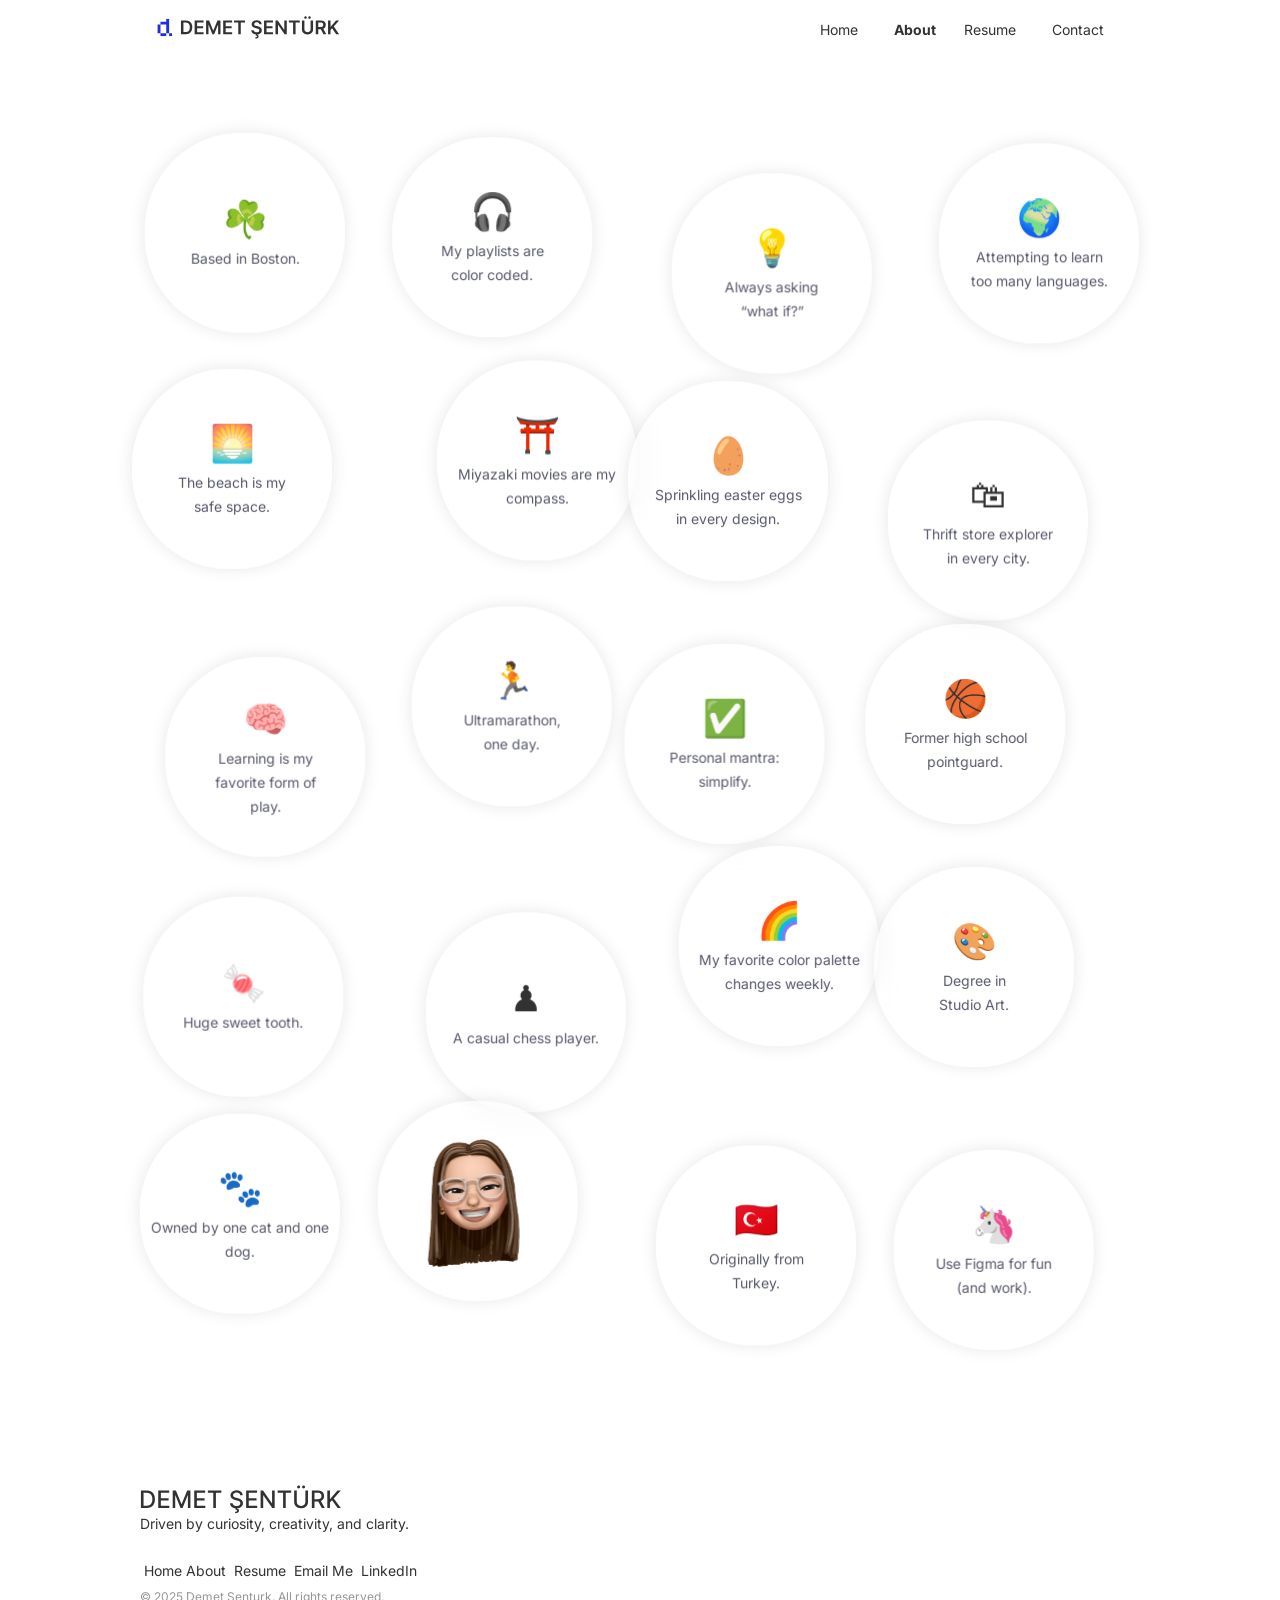
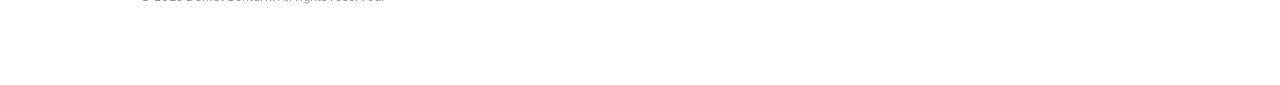
==== commit 23723c95: "Standardize contact and resume links" ====
--- a/about.html
+++ b/about.html
@@ -11,7 +11,7 @@
   will-change: transform, top, left;
 }
 </style>
-</head><body><div data-animation="default" data-collapse="medium" data-duration="400" data-easing="ease" data-easing2="ease" role="banner" class="navbar w-nav"><div class="container navbar w-container"><a href="index.html" class="brand w-nav-brand"><img src="assets/webflow/44c9ddb413b6-6831bd3e1b9b50ca9cbf24c8_logo.svg" loading="lazy" width="184" alt="" class="image-8"/></a><nav role="navigation" class="nav-menu w-nav-menu"><a href="index.html" class="nav-link w-nav-link">Home</a><a href="about.html" aria-current="page" class="nav-link w-nav-link w--current">About</a><a href="assets/webflow/c73fffb1cc0b-68d553a8bcdb8ab0337ce8e2_DS_Sept_Resume__1_.pdf" data-w-id="90046d95-818b-fc50-2798-cec4e68c316b" target="_blank" class="nav-link w-nav-link">Resume</a><a href="mailto:uxdemet@gmail.com" class="nav-link w-nav-link">Contact</a></nav><div class="menu-button w-nav-button"><div class="icon w-icon-nav-menu"></div></div></div></div><section class="section about-me"><div class="div-block"><div class="bubble"><div class="heading">☘️</div><div class="paragraph bubble-text">Based in Boston.</div></div><div class="bubble"><div class="heading">🌅</div><div class="paragraph bubble-text">The beach is my <br/>safe space.</div></div><div class="bubble"><div class="heading">🧠</div><div class="paragraph bubble-text">Learning is my <br/>favorite form of <br/>play.</div></div><div class="bubble"><div class="heading">🍬</div><div class="paragraph bubble-text">Huge sweet tooth.</div></div><div class="bubble"><div class="heading">🐾</div><div class="paragraph bubble-text">Owned by one cat and one dog.</div></div><div class="bubble"><div class="heading">🎧</div><div class="paragraph bubble-text">My playlists are <br/>color coded.</div></div><div class="bubble"><div class="heading">⛩️</div><div class="paragraph bubble-text">Miyazaki movies are my compass.</div></div><div class="bubble"><div class="heading">🏃</div><div class="paragraph bubble-text">Ultramarathon, <br/>one day.</div></div><div class="bubble"><div class="heading">♟</div><div class="paragraph bubble-text">A casual chess player.</div></div><div class="bubble"><img src="assets/webflow/5b2c4f892b22-690245096a8bb46b7d66bb56_d4145c67016bc2e36351b5bff9709d51-sticker_copy.png" loading="lazy" alt="" class="image-13"/></div><div class="bubble"><div class="heading">💡</div><div class="paragraph bubble-text">Always asking <br/>“what if?”</div></div><div class="bubble"><div class="heading">🥚</div><div class="paragraph bubble-text">Sprinkling easter eggs <br/>in every design.</div></div><div class="bubble"><div class="heading">✅</div><div class="paragraph bubble-text">Personal mantra: <br/>simplify.</div></div><div class="bubble"><div class="heading">🌈</div><div class="paragraph bubble-text">My favorite color palette changes weekly.</div></div><div class="bubble"><div class="heading">🇹🇷</div><div class="paragraph bubble-text">Originally from <br/>Turkey.</div></div><div class="bubble"><div class="heading">🌍</div><div class="paragraph bubble-text">Attempting to learn <br/>too many languages.</div></div><div class="bubble"><div class="heading">🛍</div><div class="paragraph bubble-text">Thrift store explorer <br/>in every city.</div></div><div class="bubble"><div class="heading">🏀</div><div class="paragraph bubble-text">Former high school pointguard.</div></div><div class="bubble"><div class="heading">🎨</div><div class="paragraph bubble-text">Degree in <br/>Studio Art.</div></div><div class="bubble"><div class="heading">🦄</div><div class="paragraph bubble-text">Use Figma for fun <br/>(and work).</div></div></div></section><section class="footer"><div class="w-layout-blockcontainer container w-container"><div class="w-layout-blockcontainer footer-container w-container"><div class="w-layout-blockcontainer blurb w-container"><img src="assets/webflow/053ed4069dc9-66be5fd8cb3d9194c274fd57_DEMET_S_ENTU_RK.svg" loading="lazy" alt="" class="image-2"/></div></div><div class="text-block-6">Driven by curiosity, creativity, and clarity.</div><div class="w-layout-blockcontainer all-rights-reserved-container w-container"><div class="w-layout-blockcontainer link-container w-container"><a href="index.html" class="footer-link">Home</a><a href="about.html" aria-current="page" class="footer-link w--current">About</a><a href="https://drive.google.com/file/d/1F6TLCjB-dOoDtXdV5XCMhqWifZvKCyQM/view" class="footer-link">Resume</a><a href="mailto:larsenturk@gmail.com" class="footer-link">Email Me</a><a href="https://www.linkedin.com/in/demetsentvrk/" target="_blank" class="footer-link">LinkedIn</a></div><div class="text-block-2">© 2025 Demet Senturk. All rights reserved.</div></div></div></section><script src="assets/webflow/5cbcb7941aad-jquery-3.5.1.min.dc5e7f18c8.js" type="text/javascript" integrity="sha256-9/aliU8dGd2tb6OSsuzixeV4y/faTqgFtohetphbbj0=" crossorigin="anonymous"></script><script src="assets/webflow/92a4c17e8468-webflow.schunk.36b8fb49256177c8.js" type="text/javascript" integrity="sha384-4abIlA5/v7XaW1HMXKBgnUuhnjBYJ/Z9C1OSg4OhmVw9O3QeHJ/qJqFBERCDPv7G" crossorigin="anonymous"></script><script src="assets/webflow/4f212a5acc61-webflow.schunk.43666a3033c4217a.js" type="text/javascript" integrity="sha384-5JCW52ASTevCslVIBDC1yMYu48RFBLFesk4WtMGursEkdeoHSE8wnVepJNi3j7om" crossorigin="anonymous"></script><script src="assets/webflow/95aad2cfc9ea-webflow.4ac485bf.9589ea8fd062a46a.js" type="text/javascript" integrity="sha384-8wDLzqZ4f9osY8WRPOQ1OLV5rz3qVqtoOwT5nn+9OqPQZmNUC/AF/cuGgaIOslzx" crossorigin="anonymous"></script><script>
+</head><body><div data-animation="default" data-collapse="medium" data-duration="400" data-easing="ease" data-easing2="ease" role="banner" class="navbar w-nav"><div class="container navbar w-container"><a href="index.html" class="brand w-nav-brand"><img src="assets/webflow/44c9ddb413b6-6831bd3e1b9b50ca9cbf24c8_logo.svg" loading="lazy" width="184" alt="" class="image-8"/></a><nav role="navigation" class="nav-menu w-nav-menu"><a href="index.html" class="nav-link w-nav-link">Home</a><a href="about.html" aria-current="page" class="nav-link w-nav-link w--current">About</a><a href="assets/webflow/c73fffb1cc0b-68d553a8bcdb8ab0337ce8e2_DS_Sept_Resume__1_.pdf" data-w-id="90046d95-818b-fc50-2798-cec4e68c316b" target="_blank" class="nav-link w-nav-link">Resume</a><a href="mailto:uxdemet@gmail.com" class="nav-link w-nav-link">Contact</a></nav><div class="menu-button w-nav-button"><div class="icon w-icon-nav-menu"></div></div></div></div><section class="section about-me"><div class="div-block"><div class="bubble"><div class="heading">☘️</div><div class="paragraph bubble-text">Based in Boston.</div></div><div class="bubble"><div class="heading">🌅</div><div class="paragraph bubble-text">The beach is my <br/>safe space.</div></div><div class="bubble"><div class="heading">🧠</div><div class="paragraph bubble-text">Learning is my <br/>favorite form of <br/>play.</div></div><div class="bubble"><div class="heading">🍬</div><div class="paragraph bubble-text">Huge sweet tooth.</div></div><div class="bubble"><div class="heading">🐾</div><div class="paragraph bubble-text">Owned by one cat and one dog.</div></div><div class="bubble"><div class="heading">🎧</div><div class="paragraph bubble-text">My playlists are <br/>color coded.</div></div><div class="bubble"><div class="heading">⛩️</div><div class="paragraph bubble-text">Miyazaki movies are my compass.</div></div><div class="bubble"><div class="heading">🏃</div><div class="paragraph bubble-text">Ultramarathon, <br/>one day.</div></div><div class="bubble"><div class="heading">♟</div><div class="paragraph bubble-text">A casual chess player.</div></div><div class="bubble"><img src="assets/webflow/5b2c4f892b22-690245096a8bb46b7d66bb56_d4145c67016bc2e36351b5bff9709d51-sticker_copy.png" loading="lazy" alt="" class="image-13"/></div><div class="bubble"><div class="heading">💡</div><div class="paragraph bubble-text">Always asking <br/>“what if?”</div></div><div class="bubble"><div class="heading">🥚</div><div class="paragraph bubble-text">Sprinkling easter eggs <br/>in every design.</div></div><div class="bubble"><div class="heading">✅</div><div class="paragraph bubble-text">Personal mantra: <br/>simplify.</div></div><div class="bubble"><div class="heading">🌈</div><div class="paragraph bubble-text">My favorite color palette changes weekly.</div></div><div class="bubble"><div class="heading">🇹🇷</div><div class="paragraph bubble-text">Originally from <br/>Turkey.</div></div><div class="bubble"><div class="heading">🌍</div><div class="paragraph bubble-text">Attempting to learn <br/>too many languages.</div></div><div class="bubble"><div class="heading">🛍</div><div class="paragraph bubble-text">Thrift store explorer <br/>in every city.</div></div><div class="bubble"><div class="heading">🏀</div><div class="paragraph bubble-text">Former high school pointguard.</div></div><div class="bubble"><div class="heading">🎨</div><div class="paragraph bubble-text">Degree in <br/>Studio Art.</div></div><div class="bubble"><div class="heading">🦄</div><div class="paragraph bubble-text">Use Figma for fun <br/>(and work).</div></div></div></section><section class="footer"><div class="w-layout-blockcontainer container w-container"><div class="w-layout-blockcontainer footer-container w-container"><div class="w-layout-blockcontainer blurb w-container"><img src="assets/webflow/053ed4069dc9-66be5fd8cb3d9194c274fd57_DEMET_S_ENTU_RK.svg" loading="lazy" alt="" class="image-2"/></div></div><div class="text-block-6">Driven by curiosity, creativity, and clarity.</div><div class="w-layout-blockcontainer all-rights-reserved-container w-container"><div class="w-layout-blockcontainer link-container w-container"><a href="index.html" class="footer-link">Home</a><a href="about.html" aria-current="page" class="footer-link w--current">About</a><a href="assets/webflow/c73fffb1cc0b-68d553a8bcdb8ab0337ce8e2_DS_Sept_Resume__1_.pdf" class="footer-link">Resume</a><a href="mailto:uxdemet@gmail.com" class="footer-link">Email Me</a><a href="https://www.linkedin.com/in/demetsentvrk/" target="_blank" class="footer-link">LinkedIn</a></div><div class="text-block-2">© 2025 Demet Senturk. All rights reserved.</div></div></div></section><script src="assets/webflow/5cbcb7941aad-jquery-3.5.1.min.dc5e7f18c8.js" type="text/javascript" integrity="sha256-9/aliU8dGd2tb6OSsuzixeV4y/faTqgFtohetphbbj0=" crossorigin="anonymous"></script><script src="assets/webflow/92a4c17e8468-webflow.schunk.36b8fb49256177c8.js" type="text/javascript" integrity="sha384-4abIlA5/v7XaW1HMXKBgnUuhnjBYJ/Z9C1OSg4OhmVw9O3QeHJ/qJqFBERCDPv7G" crossorigin="anonymous"></script><script src="assets/webflow/4f212a5acc61-webflow.schunk.43666a3033c4217a.js" type="text/javascript" integrity="sha384-5JCW52ASTevCslVIBDC1yMYu48RFBLFesk4WtMGursEkdeoHSE8wnVepJNi3j7om" crossorigin="anonymous"></script><script src="assets/webflow/95aad2cfc9ea-webflow.4ac485bf.9589ea8fd062a46a.js" type="text/javascript" integrity="sha384-8wDLzqZ4f9osY8WRPOQ1OLV5rz3qVqtoOwT5nn+9OqPQZmNUC/AF/cuGgaIOslzx" crossorigin="anonymous"></script><script>
 document.addEventListener("DOMContentLoaded", () => {
   const bubbles = document.querySelectorAll(".bubble");
   const positions = new Map();
